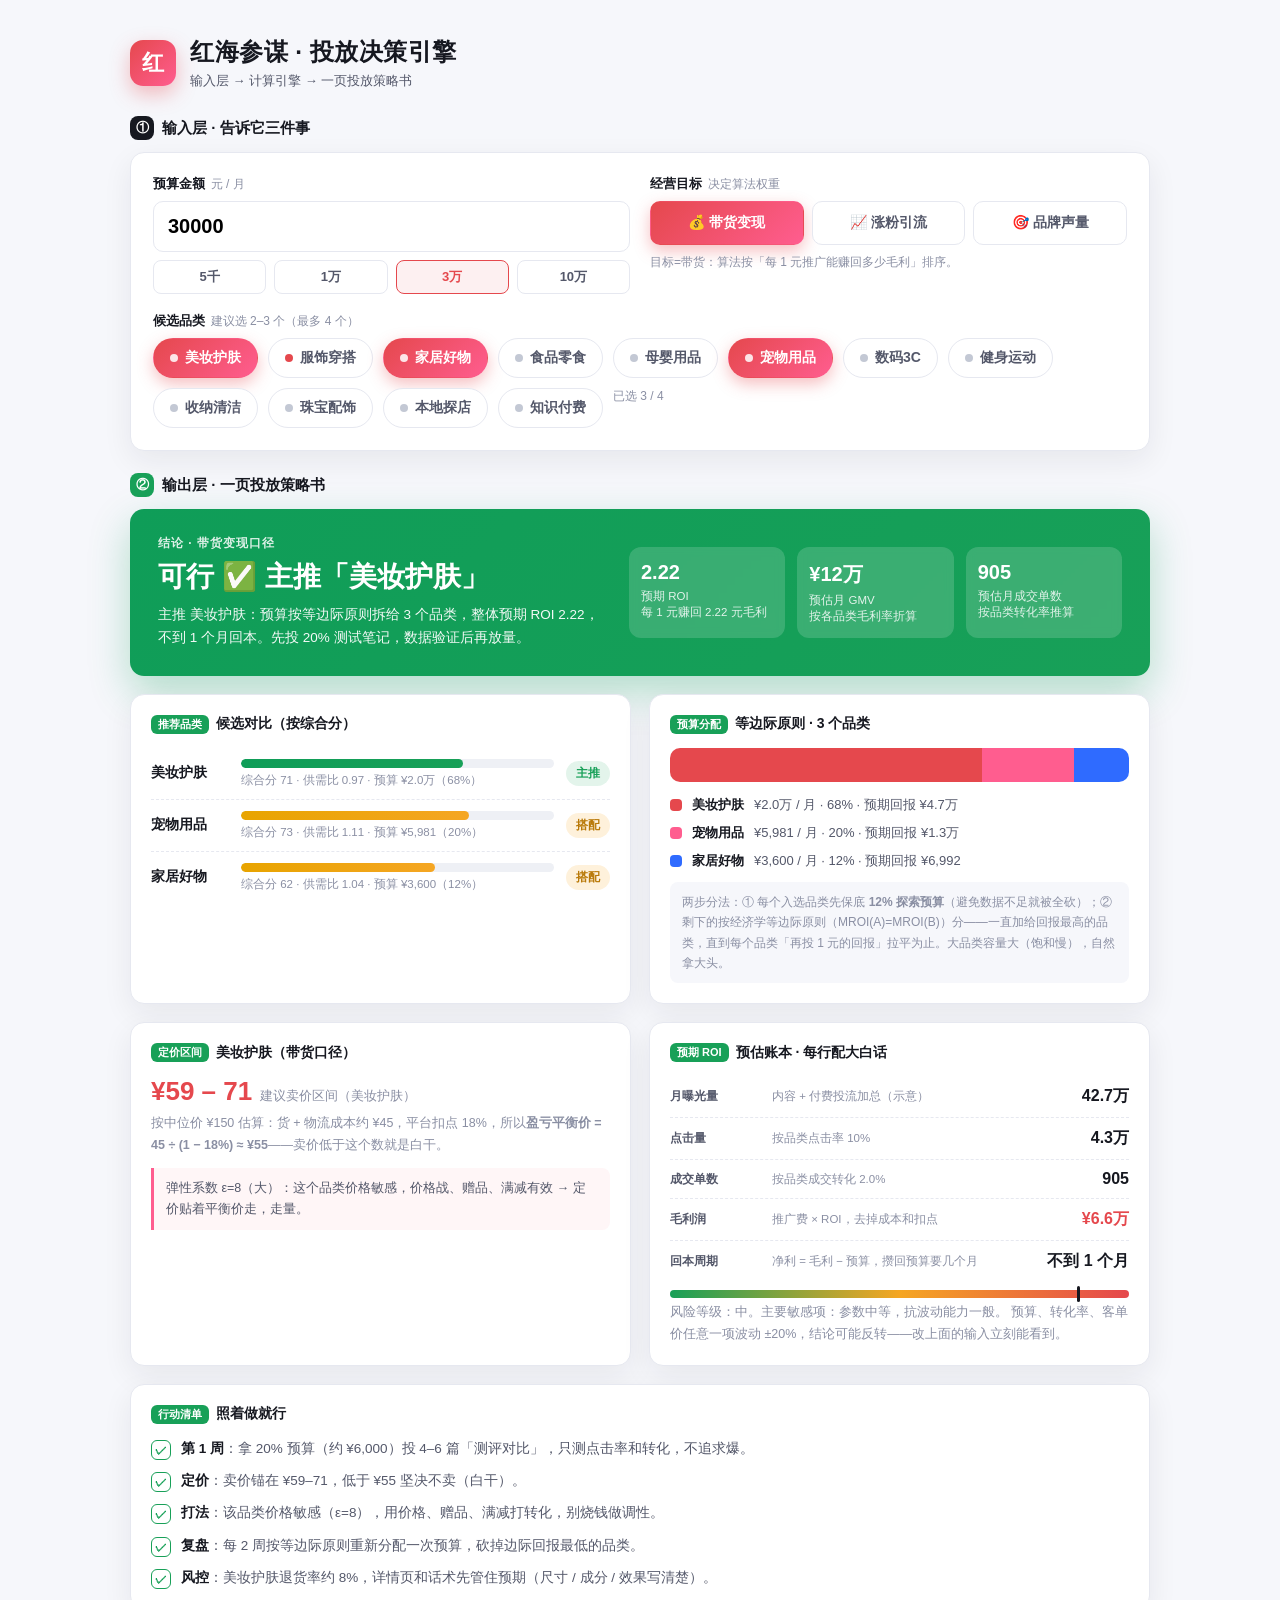
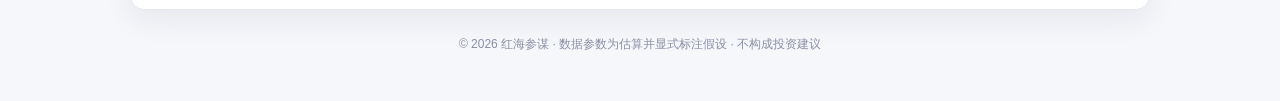
==== honghai.html @ a574b7f4 "Add 红海参谋 投放决策参谋 single-file page" ====
<!DOCTYPE html>
<html lang="zh-CN">
<head>
<meta charset="UTF-8" />
<meta name="viewport" content="width=device-width, initial-scale=1.0" />
<title>红海参谋 · 投放决策引擎</title>
<meta name="description" content="输入预算、目标、候选品类，输出一页投放策略书：推荐品类、定价区间、预算分配、预期 ROI、行动清单。" />
<style>
/* ===== 红海参谋 · 投放决策引擎 ===== */
:root {
  --bg: #f6f7fb;
  --card: #ffffff;
  --ink: #161820;
  --ink-2: #54586a;
  --ink-3: #8a8fa3;
  --line: #e6e8f0;
  --red: #e5484d;
  --pink: #ff5d8f;
  --green: #18a058;
  --gold: #f5a623;
  --blue: #2f6bff;
  --radius: 14px;
  --shadow: 0 10px 30px rgba(23,25,40,.07);
  --font: -apple-system, BlinkMacSystemFont, "PingFang SC", "Microsoft YaHei",
    "Segoe UI", Roboto, Helvetica, Arial, sans-serif;
}

* { box-sizing: border-box; margin: 0; padding: 0; }
body {
  font-family: var(--font); color: var(--ink); background: var(--bg);
  min-height: 100vh; -webkit-font-smoothing: antialiased;
}
.page { max-width: 1060px; margin: 0 auto; padding: 36px 20px 48px; }

/* ---- 头部 ---- */
.page-head { margin-bottom: 26px; }
.brand-row { display: flex; align-items: center; gap: 14px; }
.brand-mark {
  width: 46px; height: 46px; display: grid; place-items: center; flex: none;
  background: linear-gradient(135deg, var(--red), var(--pink));
  color: #fff; font-weight: 800; font-size: 22px;
  border-radius: 13px; box-shadow: 0 8px 20px rgba(229,72,77,.35);
}
.brand-txt h1 { font-size: 24px; font-weight: 800; letter-spacing: .5px; }
.brand-txt p { margin-top: 4px; color: var(--ink-2); font-size: 13px; }

/* ---- 分区 ---- */
.sec { margin-bottom: 22px; }
.sec-title {
  display: flex; align-items: center; gap: 8px;
  font-size: 15px; font-weight: 800; margin-bottom: 12px;
}
.sec-no {
  width: 24px; height: 24px; display: grid; place-items: center; flex: none;
  background: var(--ink); color: #fff; border-radius: 8px; font-size: 13px;
}
.sec-out .sec-no { background: var(--green); }

.card {
  background: var(--card); border: 1px solid var(--line);
  border-radius: var(--radius); box-shadow: var(--shadow); padding: 22px;
}

/* ---- 输入层 ---- */
.inp-row { display: grid; grid-template-columns: 1fr 1fr; gap: 20px; margin-bottom: 18px; }
.inp-field { display: flex; flex-direction: column; gap: 8px; }
.inp-field > label { font-size: 13px; font-weight: 800; }
.inp-field > label em { font-style: normal; color: var(--ink-3); font-weight: 400; font-size: 12px; margin-left: 2px; }

.inp-budget input {
  width: 100%; padding: 13px 14px;
  border: 1.5px solid var(--line); border-radius: 10px;
  font-size: 20px; font-weight: 800; font-family: inherit;
  font-variant-numeric: tabular-nums;
}
.inp-budget input:focus { outline: none; border-color: var(--red); box-shadow: 0 0 0 3px rgba(229,72,77,.12); }

.presets { display: flex; gap: 8px; }
.preset {
  flex: 1; border: 1px solid var(--line); background: #fff; border-radius: 8px;
  padding: 7px 0; font-size: 13px; font-weight: 700; font-family: inherit;
  color: var(--ink-2); cursor: pointer; transition: all .15s;
}
.preset:hover { border-color: var(--red); color: var(--red); }
.preset.on { background: rgba(229,72,77,.08); border-color: var(--red); color: var(--red); }

.seg { display: grid; grid-template-columns: repeat(3, 1fr); gap: 8px; }
.seg-btn {
  border: 1.5px solid var(--line); background: #fff; border-radius: 10px;
  padding: 12px 4px; font-size: 14px; font-weight: 700; font-family: inherit;
  color: var(--ink-2); cursor: pointer; transition: all .15s; white-space: nowrap;
}
.seg-btn:hover { border-color: var(--red); }
.seg-btn.on {
  background: linear-gradient(135deg, var(--red), var(--pink));
  border-color: transparent; color: #fff;
  box-shadow: 0 6px 16px rgba(229,72,77,.35);
}
.inp-note { font-size: 12px; color: var(--ink-3); line-height: 1.6; }

.chip-grid { display: flex; flex-wrap: wrap; gap: 10px; }
.chip {
  border: 1.5px solid var(--line); background: #fff; border-radius: 999px;
  padding: 10px 16px; font-size: 14px; font-weight: 700; font-family: inherit;
  color: var(--ink-2); cursor: pointer; transition: all .15s;
  display: inline-flex; align-items: center; gap: 7px;
}
.chip .dot { width: 8px; height: 8px; border-radius: 50%; background: #c3c8d4; flex: none; }
.chip[data-red="1"] .dot { background: var(--red); }
.chip:hover { border-color: var(--red); }
.chip.on {
  background: linear-gradient(135deg, var(--red), var(--pink));
  border-color: transparent; color: #fff;
  box-shadow: 0 6px 16px rgba(229,72,77,.35);
}
.chip.on .dot { background: rgba(255,255,255,.85); }
.chip-count { font-size: 12px; color: var(--ink-3); }

* ---- 输出层 ---- */
.out-empty {
  background: #fff; border: 1.5px dashed var(--line); border-radius: var(--radius);
  padding: 40px 20px; text-align: center; color: var(--ink-3); font-size: 14px;
}

.out-verdict {
  border-radius: var(--radius); padding: 26px 28px; color: #fff;
  background: linear-gradient(135deg, #d63a3f, #ff5d8f);
  box-shadow: 0 16px 40px rgba(224,72,80,.35);
  display: flex; flex-wrap: wrap; gap: 18px; align-items: center;
}
.out-verdict.v-ok { background: linear-gradient(135deg, #0f9d58, #18a058); box-shadow: 0 16px 40px rgba(18,160,88,.3); }
.out-verdict.v-mid { background: linear-gradient(135deg, #e8a400, #f5a623); color: #3a2500; box-shadow: 0 16px 40px rgba(245,166,35,.3); }
.v-main { flex: 1 1 300px; min-width: 240px; }
.v-kicker { font-size: 12px; opacity: .85; font-weight: 700; letter-spacing: 1px; }
.v-head { font-size: 28px; font-weight: 800; margin: 6px 0 8px; }
.v-why { font-size: 13.5px; line-height: 1.7; opacity: .95; }
.v-stats { display: flex; gap: 12px; flex: 1 1 340px; }
.v-stat {
  flex: 1; background: rgba(255,255,255,.16); backdrop-filter: blur(4px);
  border-radius: 12px; padding: 14px 12px; min-width: 96px;
}
.v-stat .n { font-size: 20px; font-weight: 800; font-variant-numeric: tabular-nums; }
.v-stat .l { font-size: 11.5px; opacity: .85; margin-top: 4px; line-height: 1.4; }

.out-grid { display: grid; grid-template-columns: 1fr 1fr; gap: 18px; margin-top: 18px; }
.out-card {
  background: var(--card); border: 1px solid var(--line);
  border-radius: var(--radius); box-shadow: var(--shadow); padding: 20px;
}
.out-card h3 {
  font-size: 14px; font-weight: 800; margin-bottom: 14px;
  display: flex; align-items: center; gap: 7px;
}
.out-card h3 .tagmini {
  font-size: 11px; color: #fff; background: var(--green); border-radius: 6px; padding: 2px 7px;
}
.out-card.wide { grid-column: 1 / -1; }

/* 品类对比行 */
.cmp-row {
  display: flex; align-items: center; gap: 12px;
  padding: 11px 0; border-bottom: 1px dashed var(--line);
}
.cmp-row:last-child { border-bottom: none; }
.cmp-name { width: 78px; flex: none; font-weight: 800; font-size: 14px; }
.cmp-bar-wrap { flex: 1; display: flex; flex-direction: column; gap: 5px; min-width: 0; }
.cmp-bar { height: 9px; border-radius: 99px; background: #eef0f5; overflow: hidden; }
.cmp-bar i { display: block; height: 100%; border-radius: 99px; background: linear-gradient(90deg, var(--red), var(--pink)); }
.cmp-bar i.g { background: linear-gradient(90deg, #0f9d58, #18a058); }
.cmp-bar i.m { background: linear-gradient(90deg, #e8a400, #f5a623); }
.cmp-sub { font-size: 11.5px; color: var(--ink-3); }
.cmp-tag { flex: none; font-size: 12px; font-weight: 800; padding: 4px 10px; border-radius: 999px; }
.cmp-tag.g { color: var(--green); background: rgba(24,160,88,.12); }
.cmp-tag.m { color: #b97908; background: rgba(245,166,35,.16); }
.cmp-tag.r { color: var(--red); background: rgba(229,72,77,.12); }

/* 预算分配 */
.alloc-stack { display: flex; height: 34px; border-radius: 10px; overflow: hidden; margin-bottom: 14px; }
.alloc-stack i { height: 100%; transition: width .3s; }
.alloc-legend { display: flex; flex-direction: column; gap: 10px; }
.alloc-row { display: flex; align-items: center; gap: 10px; font-size: 13px; }
.alloc-swatch { width: 12px; height: 12px; border-radius: 4px; flex: none; }
.alloc-row b { font-weight: 800; }
.alloc-row .amtc { color: var(--ink-2); font-variant-numeric: tabular-nums; }
.alloc-why { margin-top: 12px; font-size: 12px; color: var(--ink-3); line-height: 1.7; background: #f6f7fb; border-radius: 8px; padding: 10px 12px; }

/* 定价 / 转化 */
.price-box { display: flex; align-items: baseline; gap: 8px; margin-bottom: 6px; }
.price-box .p { font-size: 26px; font-weight: 800; color: var(--red); font-variant-numeric: tabular-nums; }
.price-box .p-behind { font-size: 13px; color: var(--ink-3); }
.plain { font-size: 12.5px; color: var(--ink-3); line-height: 1.7; }
.kv { display: flex; justify-content: space-between; gap: 10px; padding: 8px 0; border-bottom: 1px dashed var(--line); font-size: 13.5px; }
.kv:last-child { border-bottom: none; }
.kv .k { color: var(--ink-2); }
.kv .v { font-weight: 800; font-variant-numeric: tabular-nums; }
.kv .v em { font-style: normal; font-weight: 400; color: var(--ink-3); font-size: 11.5px; margin-left: 4px; }
.epsilon {
  margin-top: 12px; border-left: 3px solid var(--pink); background: #fff6f7;
  padding: 10px 12px; border-radius: 0 8px 8px 0; font-size: 12.5px; line-height: 1.7; color: var(--ink-2);
}
.epsilon b { color: var(--red); }

/* 账本 */
.funnel { display: flex; flex-direction: column; gap: 0; }
.fstep { display: grid; grid-template-columns: 92px 1fr auto; gap: 10px; align-items: center; padding: 10px 0; border-bottom: 1px dashed var(--line); }
.fstep:last-child { border-bottom: none; }
.fstep .fn { font-size: 12px; font-weight: 700; color: var(--ink-2); }
.fstep .fd { font-size: 11.5px; color: var(--ink-3); line-height: 1.5; }
.fstep .fv { font-size: 16px; font-weight: 800; font-variant-numeric: tabular-nums; white-space: nowrap; }
.fstep.hl .fv { color: var(--red); }

/* 行动清单 */
.todo { list-style: none; display: grid; gap: 10px; }
.todo li {
  display: flex; gap: 10px; font-size: 13.5px; line-height: 1.65; color: var(--ink-2);
}
.todo .ck {
  width: 20px; height: 20px; flex: none; margin-top: 2px;
  border: 1.5px solid var(--green); border-radius: 6px;
  display: grid; place-items: center; color: var(--green); font-weight: 800; font-size: 12px;
}
.todo b { color: var(--ink); }

/* 敏感性 */
.sens-bar { height: 8px; border-radius: 99px; background: linear-gradient(90deg, #18a058, #f5a623, #e5484d); margin: 8px 0 4px; position: relative; }
.sens-bar .pin { position: absolute; top: -4px; width: 3px; height: 16px; background: var(--ink); border-radius: 2px; }

.page-foot { margin-top: 26px; text-align: center; font-size: 12px; color: var(--ink-3); }

/* ---- 响应式 ---- */
@media (max-width: 860px) {
  .inp-row { grid-template-columns: 1fr; }
  .out-grid { grid-template-columns: 1fr; }
  .v-stats { flex-wrap: wrap; }
  .brand-txt h1 { font-size: 20px; }
}
@media (max-width: 520px) {
  .seg { grid-template-columns: 1fr; }
  .v-head { font-size: 22px; }
  .fstep { grid-template-columns: 78px 1fr auto; }
}
</style>
</head>
<body>

<main class="page">
  <header class="page-head">
    <div class="brand-row">
      <div class="brand-mark">红</div>
      <div class="brand-txt">
        <h1>红海参谋 · 投放决策引擎</h1>
        <p>输入层 → 计算引擎 → 一页投放策略书</p>
      </div>
    </div>
  </header>

  <!-- ① 输入层 -->
  <section class="sec sec-input">
    <div class="sec-title"><span class="sec-no">①</span> 输入层 · 告诉它三件事</div>
    <div class="card">

      <div class="inp-row">
        <div class="inp-field inp-budget">
          <label>预算金额 <em>元 / 月</em></label>
          <input type="number" id="f_budget" min="1000" step="1000" value="30000" inputmode="numeric" />
          <div class="presets">
            <button type="button" class="preset" data-v="5000">5千</button>
            <button type="button" class="preset" data-v="10000">1万</button>
            <button type="button" class="preset on" data-v="30000">3万</button>
            <button type="button" class="preset" data-v="100000">10万</button>
          </div>
        </div>

        <div class="inp-field">
          <label>经营目标 <em>决定算法权重</em></label>
          <div class="seg" id="goalSeg">
            <button type="button" class="seg-btn on" data-goal="sell">💰 带货变现</button>
            <button type="button" class="seg-btn" data-goal="fans">📈 涨粉引流</button>
            <button type="button" class="seg-btn" data-goal="brand">🎯 品牌声量</button>
          </div>
          <p class="inp-note" id="goalNote">目标=带货：算法按「每 1 元推广能赚回多少毛利」排序。</p>
        </div>
      </div>

      <div class="inp-field">
        <label>候选品类 <em>建议选 2–3 个（最多 4 个）</em></label>
        <div class="chip-grid" id="catGrid"></div>
      </div>

    </div>
  </section>

  <!-- ③ 输出层 -->
  <section class="sec sec-out">
    <div class="sec-title"><span class="sec-no">②</span> 输出层 · 一页投放策略书</div>
    <div id="output"></div>
  </section>

  <footer class="page-foot">
    © 2026 红海参谋 · 数据参数为估算并显式标注假设 · 不构成投资建议
  </footer>
</main>

<script>
/* ===== 红海参谋 · 计算引擎 =====
 * 内置品类数据库（12 类，示意估算值，均已显式标注）
 * 算法：需求弹性 / 盈亏平衡定价 / 等边际预算分配（边际收益递减）/ ROI 回本预测
 */
(function () {
  'use strict';

  /* ---------- 品类数据库（示意估算值） ---------- */
  var DB = [
    // q = 基准投放边际回报（每 1 元推广费的毛利，示意）；cap = 品类投放容量（月，示意）
    { name: '美妆护肤', heat: 9.5, comp: 9.8, sat: 9.5, q: 2.2, cap: 120000, price: 150, margin: 0.60, costRatio: 0.30, fee: 0.18, ctr: 0.10, cvr: 0.020, er: 0.045, follow: 0.006, sens: 8, ret: 0.08, form: '测评对比、前后对比图、成分党长文', fits: { sell: 9, fans: 7, brand: 9 } },
    { name: '服饰穿搭', heat: 9.0, comp: 9.6, sat: 9.2, q: 1.8, cap: 100000, price: 150, margin: 0.55, costRatio: 0.38, fee: 0.12, ctr: 0.09, cvr: 0.018, er: 0.050, follow: 0.008, sens: 9, ret: 0.18, form: '穿搭合集、一衣多穿、身材适配指南', fits: { sell: 8, fans: 9, brand: 8 } },
    { name: '家居好物', heat: 8.5, comp: 8.2, sat: 8.4, q: 2.0, cap: 60000, price: 100, margin: 0.50, costRatio: 0.45, fee: 0.10, ctr: 0.08, cvr: 0.025, er: 0.040, follow: 0.005, sens: 6, ret: 0.05, form: '场景改造、好物清单、租房神器', fits: { sell: 8, fans: 7, brand: 6 } },
    { name: '食品零食', heat: 8.8, comp: 8.5, sat: 8.6, q: 2.4, cap: 80000, price: 50, margin: 0.45, costRatio: 0.50, fee: 0.08, ctr: 0.09, cvr: 0.035, er: 0.050, follow: 0.005, sens: 7, ret: 0.03, form: '试吃测评、办公室零食、囤货清单', fits: { sell: 9, fans: 6, brand: 6 } },
    { name: '母婴用品', heat: 7.5, comp: 7.8, sat: 7.6, q: 2.1, cap: 50000, price: 150, margin: 0.48, costRatio: 0.47, fee: 0.10, ctr: 0.08, cvr: 0.030, er: 0.040, follow: 0.005, sens: 5, ret: 0.06, form: '真实使用记录、月龄清单、避坑指南', fits: { sell: 8, fans: 6, brand: 7 } },
    { name: '宠物用品', heat: 8.2, comp: 7.4, sat: 7.8, q: 2.3, cap: 40000, price: 100, margin: 0.52, costRatio: 0.42, fee: 0.10, ctr: 0.09, cvr: 0.028, er: 0.055, follow: 0.009, sens: 6, ret: 0.04, form: '萌宠日常、好物开箱、养宠攻略', fits: { sell: 8, fans: 9, brand: 7 } },
    { name: '数码3C',   heat: 7.0, comp: 7.2, sat: 7.0, q: 1.5, cap: 40000, price: 800, margin: 0.20, costRatio: 0.72, fee: 0.06, ctr: 0.06, cvr: 0.015, er: 0.030, follow: 0.004, sens: 4, ret: 0.04, form: '硬核测评、对比横评、使用教程', fits: { sell: 6, fans: 7, brand: 8 } },
    { name: '健身运动', heat: 7.8, comp: 7.5, sat: 7.7, q: 1.9, cap: 30000, price: 200, margin: 0.50, costRatio: 0.44, fee: 0.10, ctr: 0.07, cvr: 0.022, er: 0.045, follow: 0.007, sens: 5, ret: 0.07, form: '跟练教程、器械测评、身材记录', fits: { sell: 7, fans: 8, brand: 7 } },
    { name: '收纳清洁', heat: 7.0, comp: 7.0, sat: 7.2, q: 1.7, cap: 25000, price: 60, margin: 0.45, costRatio: 0.50, fee: 0.10, ctr: 0.07, cvr: 0.030, er: 0.040, follow: 0.004, sens: 7, ret: 0.03, form: 'Before/After、收纳动线、清单合集', fits: { sell: 8, fans: 5, brand: 4 } },
    { name: '珠宝配饰', heat: 6.5, comp: 6.8, sat: 6.6, q: 1.6, cap: 30000, price: 400, margin: 0.65, costRatio: 0.28, fee: 0.10, ctr: 0.06, cvr: 0.012, er: 0.035, follow: 0.005, sens: 3, ret: 0.05, form: '上身效果、工艺科普、礼物清单', fits: { sell: 6, fans: 6, brand: 9 } },
    { name: '本地探店', heat: 8.6, comp: 8.0, sat: 8.2, q: 2.0, cap: 20000, price: 200, margin: 0.70, costRatio: 0.24, fee: 0.05, ctr: 0.10, cvr: 0.040, er: 0.060, follow: 0.008, sens: 6, ret: 0.02, form: '探店vlog、避雷清单、城市攻略', fits: { sell: 7, fans: 8, brand: 8 } },
    { name: '知识付费', heat: 7.2, comp: 6.5, sat: 6.8, q: 2.8, cap: 15000, price: 300, margin: 0.85, costRatio: 0.12, fee: 0.06, ctr: 0.05, cvr: 0.008, er: 0.030, follow: 0.006, sens: 2, ret: 0.01, form: '干货长文、案例拆解、免费资料引流', fits: { sell: 7, fans: 8, brand: 6 } }
  ];

  var GOAL_NOTE = {
    sell: '目标=带货：算法按「每 1 元推广费能赚回多少毛利」给品类排序和分预算。',
    fans: '目标=引流：算法按「每 1 元推广费能带来多少有效粉丝」排序（每粉估值 ¥2.2，示意）。',
    brand: '目标=品牌：算法按「每 1 元推广费能买到多少有效声量」排序（千次曝光估值 ¥20，示意）。'
  };
  var ALLOC_COLORS = ['#e5484d', '#ff5d8f', '#2f6bff', '#18a058'];

  /* ---------- 状态 ---------- */
  var state = { budget: 30000, goal: 'sell', cats: ['美妆护肤', '家居好物', '宠物用品'] };

  /* ---------- 工具 ---------- */
  function $(id) { return document.getElementById(id); }
  function clamp(x, lo, hi) { return Math.max(lo, Math.min(hi, x)); }
  function fmtWan(x) {
    if (!isFinite(x)) return '—';
    if (Math.abs(x) >= 100000000) return (x / 100000000).toFixed(2) + '亿';
    if (Math.abs(x) >= 10000) return (x / 10000).toFixed(x >= 100000 ? 0 : 1) + '万';
    return Math.round(x).toLocaleString();
  }
  function fmtNum(x) {
    if (!isFinite(x)) return '—';
    if (x >= 10000) return (x / 10000).toFixed(1) + '万';
    return Math.round(x).toLocaleString();
  }
  function esc(s) { return String(s).replace(/&/g, '&amp;').replace(/</g, '&lt;').replace(/>/g, '&gt;'); }

  /* ---------- 计算引擎 ---------- */
  function byName(n) { for (var i = 0; i < DB.length; i++) if (DB[i].name === n) return DB[i]; return null; }

  // 按目标调整后的边际回报 q
  function goalQ(cat, goal) {
    var fit = goal === 'sell' ? cat.fits.sell : goal === 'fans' ? cat.fits.fans : cat.fits.brand;
    var mult = goal === 'sell' ? 1 : goal === 'fans' ? 0.9 : 0.8;
    return cat.q * mult * (fit / 8);
  }

  // 等边际分配：解 MROI_i(b_i) = q_i / (1 + b_i/cap_i) = λ，Σb_i = budget
  // 每个入选品类先保底 12%「探索预算」（避免数据不足就全砍），其余按等边际原则分
  // 回报积分：value_i = cap_i · q_i · ln(1 + b_i/cap_i)
  function allocate(list, budget) {
    var qs = list.map(function (c) { return goalQ(c, state.goal); });
    var caps = list.map(function (c) { return c.cap; });
    var n = list.length;
    if (n === 0) return { rows: [], lambda: 0 };
    var floor = n > 1 ? budget * 0.12 : 0;   // 探索保底
    var rest = budget - floor * n;           // 等边际待分部分
    var bs = list.map(function () { return floor; });
    if (n === 1 || rest <= 0) {
      bs = list.map(function () { return budget / n; });
    } else {
      var qmax = Math.max.apply(null, qs);
      var lo = 1e-9, hi = qmax * 1.000001;
      for (var it = 0; it < 80; it++) {
        var lam = (lo + hi) / 2, s = 0;
        for (var i = 0; i < n; i++) s += Math.max(0, caps[i] * (qs[i] / lam - 1));
        if (s > rest) lo = lam; else hi = lam;
      }
      var lamF = (lo + hi) / 2;
      var extras = qs.map(function (q, i) { return Math.max(0, caps[i] * (q / lamF - 1)); });
      var sum = extras.reduce(function (a, b) { return a + b; }, 0);
      if (sum > 0) {
        var k = rest / sum;
        extras = extras.map(function (x) { return x * k; });
      } else { extras[0] = rest; }
      bs = bs.map(function (b, i) { return b + extras[i]; });
    }
    var rows = list.map(function (c, i) {
      var b = bs[i], q = qs[i];
      var value = c.cap * q * Math.log(1 + b / c.cap);
      return { cat: c, q: q, b: b, value: value };
    }).filter(function (r) { return r.b > 0.5; });
    var lam_ = 0;
    rows.forEach(function (r) { lam_ = Math.max(lam_, r.q / (1 + r.b / r.cat.cap)); });
    return { rows: rows, lambda: lam_ };
  }

  function compute() {
    var budget = Math.max(100, parseFloat($('f_budget').value) || 0);
    var goal = state.goal;
    var list = state.cats.map(byName).filter(Boolean);
    if (!list.length || budget < 100) return null;

    var alloc = allocate(list, budget);
    var rows = alloc.rows;
    var totalValue = rows.reduce(function (a, r) { return a + r.value; }, 0);
    var totalB = rows.reduce(function (a, r) { return a + r.b; }, 0);
    var roi = totalB > 0 ? totalValue / totalB : 0;

    // 每个品类综合评分（0-100，示意）
    rows.forEach(function (r) {
      var SR = r.cat.heat / r.cat.comp;
      var srScore = clamp((SR - 0.85) * 2.22, 0, 1) * 100;
      var goal = state.goal;
      var fit = goal === 'sell' ? r.cat.fits.sell : goal === 'fans' ? r.cat.fits.fans : r.cat.fits.brand;
      var fitScore = fit * 10;
      var qScore = clamp((r.q - 1.2) / 1.4, 0, 1) * 100;
      r.score = Math.round(0.3 * srScore + 0.3 * qScore + 0.4 * fitScore);
      r.SR = SR;
      r.fit = fit;
    });
    rows.sort(function (a, b) { return b.b - a.b; });
    // 主推 = 分到预算最多的品类（和分配结果一致，避免口径打架）
    var top = rows[0];

    // 目标口径的产出
    var out = { goal: state.goal, budget: budget, rows: rows, top: top, roi: roi, lambda: alloc.lambda };
    if (goal === 'sell') {
      out.gmv = rows.reduce(function (a, r) { return a + r.value / r.cat.margin; }, 0);
      out.orders = rows.reduce(function (a, r) { return a + (r.value / r.cat.margin) / r.cat.price; }, 0);
      out.expo = rows.reduce(function (a, r) {
        var orders = (r.value / r.cat.margin) / r.cat.price;
        return a + orders / (r.cat.cvr * r.cat.ctr);
      }, 0);
    } else if (goal === 'fans') {
      out.fans = totalValue / 2.2;
      out.expo = rows.reduce(function (a, r) { return a + (r.value / 2.2) / r.cat.follow; }, 0);
    } else {
      out.expo = totalValue / 0.02;
      out.eng = out.expo * (top.cat.er);
    }
    // 回本周期（带货口径）
    if (goal === 'sell' && roi > 1.05) {
      var months = 1 / (roi - 1);
      out.payback = months <= 12 ? (months < 1 ? '不到 1 个月' : '约 ' + (Math.round(months * 10) / 10) + ' 个月') : '超过 12 个月';
    } else if (goal === 'sell') {
      out.payback = roi > 0.95 ? '勉强打平，不赚不赔' : '回不了本';
    } else {
      out.payback = goal === 'fans'
        ? '涨粉 ' + fmtNum(out.fans) + ' / 月（按每粉 ¥2.2 折算价值）'
        : '获得 ' + fmtNum(out.expo) + ' 曝光 / 月（按千次 ¥20 折算价值）';
    }
    // 风险等级
    var risk = 0;
    rows.forEach(function (r) { risk += r.cat.comp * 3 + r.cat.sat * 3 + r.cat.ret * 40 * (r.b / totalB); });
    risk = risk / rows.length + (1 - top.cat.margin) * 12;
    out.risk = risk >= 70 ? '高' : risk >= 50 ? '中' : '低';
    // 定价（带货 & 主推品类）
    if (goal === 'sell') {
      var c = top.cat;
      var cost = c.price * c.costRatio;
      var bep = cost / (1 - c.fee);
      out.pricing = {
        cat: c, cost: cost, bep: bep,
        lo: bep * (c.sens >= 7 ? 1.08 : 1.15),
        hi: bep * (c.sens >= 7 ? 1.30 : 1.45)
      };
    }
    return out;
  }

  /* ---------- 渲染 ---------- */
  function vClass(roi, goal) {
    if (goal !== 'sell') return roi >= 0.7 ? 'v-ok' : 'v-mid';
    if (roi >= 1.3) return 'v-ok';
    if (roi >= 1.0) return 'v-mid';
    return '';
  }
  function verdictText(o) {
    var t = o.top.cat.name;
    if (o.goal === 'sell') {
      if (o.roi >= 1.3) return '主推 ' + t + '：预算按等边际原则拆给 ' + o.rows.length + ' 个品类，整体预期 ROI ' + o.roi.toFixed(2) + '，' + o.payback + '回本。先投 20% 测试笔记，数据验证后再放量。';
      if (o.roi >= 1.0) return '能做但很紧：预期 ROI 仅 ' + o.roi.toFixed(2) + '（' + o.payback + '）。建议先砍到 2 个品类、用自然流量测内容，ROI 跑过 1.3 再加预算。';
      return '按当前参数别投：整体预期 ROI 只有 ' + o.roi.toFixed(2) + '（' + o.payback + '）。换候选品类、提高客单价或降低获客成本后再来算一次。';
    }
    if (o.goal === 'fans') return '主攻 ' + t + '：预计月涨粉 ' + fmtNum(o.fans) + '，涨粉成本约 ¥' + (2.2).toFixed(1) + '/粉（示意估值）。内容形式优先 ' + t + ' 的 ' + o.top.cat.form.split('、')[0] + '。';
    return '主攻 ' + t + '：预计月曝光 ' + fmtNum(o.expo) + '，有效声量成本约 ¥20/千次曝光（示意估值）。品牌词卡位建议同步做搜索笔记。';
  }
  function headText(o) {
    if (o.goal === 'sell') return o.roi >= 1.3 ? '可行 ✅ 主推「' + o.top.cat.name + '」' : o.roi >= 1.0 ? '谨慎 ⚠️ 勉强能做' : '不可行 ✋ 别投';
    return o.roi >= 0.7 ? '可行 ✅ 主攻「' + o.top.cat.name + '」' : '谨慎 ⚠️ 效率偏低';
  }
  function renderVerdict(o) {
    var s1, s2, s3;
    if (o.goal === 'sell') {
      s1 = { n: o.roi.toFixed(2), l: '预期 ROI<br>每 1 元赚回 ' + o.roi.toFixed(2) + ' 元毛利' };
      s2 = { n: '¥' + fmtWan(o.gmv), l: '预估月 GMV<br>按各品类毛利率折算' };
      s3 = { n: fmtNum(o.orders), l: '预估月成交单数<br>按品类转化率推算' };
    } else if (o.goal === 'fans') {
      s1 = { n: fmtNum(o.fans), l: '预估月涨粉<br>按品类关注转化率' };
      s2 = { n: '¥2.2/粉', l: '单粉成本<br>示意估值' };
      s3 = { n: fmtNum(o.expo), l: '预估月曝光<br>涨粉的上游流量' };
    } else {
      s1 = { n: fmtNum(o.expo), l: '预估月曝光<br>声量的基本盘' };
      s2 = { n: '¥20/千次', l: '千次曝光成本<br>示意估值' };
      s3 = { n: o.risk, l: '声量波动风险<br>高=内容易沉' };
    }
    return '<div class="out-verdict ' + vClass(o.roi, o.goal) + '">' +
      '<div class="v-main">' +
      '<div class="v-kicker">结论 · ' + (o.goal === 'sell' ? '带货变现' : o.goal === 'fans' ? '涨粉引流' : '品牌声量') + '口径</div>' +
      '<div class="v-head">' + esc(headText(o)) + '</div>' +
      '<div class="v-why">' + esc(verdictText(o)) + '</div>' +
      '</div><div class="v-stats">' +
      [s1, s2, s3].map(function (s) {
        return '<div class="v-stat"><div class="n">' + s.n + '</div><div class="l">' + s.l + '</div></div>';
      }).join('') +
      '</div></div>';
  }
  function renderCompare(o) {
    return o.rows.map(function (r, i) {
      var cls = i === 0 ? 'g' : r.score >= 55 ? 'm' : 'r';
      var tag = i === 0 ? '主推' : r.score >= 55 ? '搭配' : '不建议重仓';
      return '<div class="cmp-row">' +
        '<div class="cmp-name">' + esc(r.cat.name) + '</div>' +
        '<div class="cmp-bar-wrap"><div class="cmp-bar"><i class="' + cls + '" style="width:' + clamp(r.score, 4, 100) + '%"></i></div>' +
        '<div class="cmp-sub">综合分 ' + r.score + ' · 供需比 ' + r.SR.toFixed(2) + ' · 预算 ¥' + fmtWan(r.b) + '（' + Math.round(r.b / o.budget * 100) + '%）</div></div>' +
        '<div class="cmp-tag ' + cls + '">' + tag + '</div></div>';
    }).join('');
  }
  function renderAlloc(o) {
    var stack = o.rows.map(function (r, i) {
      return '<i style="width:' + (r.b / o.budget * 100) + '%;background:' + ALLOC_COLORS[i % 4] + '" title="' + esc(r.cat.name) + '"></i>';
    }).join('');
    var legend = o.rows.map(function (r, i) {
      return '<div class="alloc-row">' +
        '<span class="alloc-swatch" style="background:' + ALLOC_COLORS[i % 4] + '"></span>' +
        '<b>' + esc(r.cat.name) + '</b><span class="amtc">¥' + fmtWan(r.b) + ' / 月 · ' + Math.round(r.b / o.budget * 100) + '% · 预期回报 ¥' + fmtWan(r.value) + '</span></div>';
    }).join('');
    return '<div class="alloc-stack">' + stack + '</div>' +
      '<div class="alloc-legend">' + legend + '</div>' +
      '<div class="alloc-why">两步分法：① 每个入选品类先保底 <b>12% 探索预算</b>（避免数据不足就被全砍）；② 剩下的按经济学等边际原则（MROI(A)=MROI(B)）分——一直加给回报最高的品类，直到每个品类「再投 1 元的回报」拉平为止。大品类容量大（饱和慢），自然拿大头。</div>';
  }
  function renderPricing(o) {
    var p = o.pricing, c = p.cat;
    var sensTip = c.sens >= 7
      ? '弹性系数 ε=' + c.sens + '（大）：这个品类价格敏感，价格战、赠品、满减有效 → 定价贴着平衡价走，走量。'
      : c.sens >= 4
        ? '弹性系数 ε=' + c.sens + '（中）：性价比和差异化内容并行，定价取中间档。'
        : '弹性系数 ε=' + c.sens + '（小）：用户不差钱、差信任 → 别拼价格，拼内容、专业度和信任，定价可以到区间上限。';
    return '<div class="price-box"><span class="p">¥' + (Math.round(p.lo)) + ' – ' + (Math.round(p.hi)) + '</span><span class="p-behind">建议卖价区间（' + c.name + '）</span></div>' +
      '<div class="plain">按中位价 ¥' + c.price + ' 估算：货 + 物流成本约 ¥' + Math.round(p.cost) + '，平台扣点 ' + Math.round(c.fee * 100) + '%，所以<b>盈亏平衡价 = ' + Math.round(p.cost) + ' ÷ (1 − ' + Math.round(c.fee * 100) + '%) ≈ ¥' + Math.round(p.bep) + '</b>——卖价低于这个数就是白干。</div>' +
      '<div class="epsilon">' + sensTip + '</div>';
  }
  function renderBenchmark(o) {
    var rows = [];
    if (o.goal === 'fans') {
      rows.push(['预估月涨粉', fmtNum(o.fans), '按品类关注转化率推算']);
      rows.push(['单粉成本', '¥' + (o.budget / Math.max(1, o.fans)).toFixed(1), '示意优秀线：低于 ¥3/粉算优秀']);
      rows.push(['总涨粉价值', '¥' + fmtWan(o.fans * 2.2), '每粉按 ¥2.2 折算（示意）']);
    } else {
      rows.push(['预估月曝光', fmtNum(o.expo), '内容 + 付费投流加总（示意）']);
      rows.push(['千次曝光成本', '¥' + (o.budget / Math.max(1, o.expo) * 1000).toFixed(0), '行业区间 ¥15–35（示意）']);
      rows.push(['总声量价值', '¥' + fmtWan(o.expo * 0.02), '按千次 ¥20 折算（示意）']);
    }
    rows.push(['测试期预算', '¥' + fmtWan(o.budget * 0.2) + '（20%）', '先测内容再放量，别一把梭']);
    return rows.map(function (r) {
      return '<div class="kv"><span class="k">' + r[0] + '</span><span class="v">' + r[1] + '<em>' + r[2] + '</em></span></div>';
    }).join('');
  }
  function renderFunnel(o) {
    var rows = [];
    if (o.goal === 'sell') {
      rows.push(['月曝光量', fmtNum(o.expo), '内容 + 付费投流加总（示意）']);
      rows.push(['点击量', fmtNum(o.expo * o.top.cat.ctr), '按品类点击率 ' + (o.top.cat.ctr * 100).toFixed(0) + '%']);
      rows.push(['成交单数', fmtNum(o.orders), '按品类成交转化 ' + (o.top.cat.cvr * 100).toFixed(1) + '%']);
      rows.push(['毛利润', '¥' + fmtWan(o.rows.reduce(function (a, r) { return a + r.value; }, 0)), '推广费 × ROI，去掉成本和扣点', true]);
      rows.push(['回本周期', esc(o.payback), '净利 = 毛利 − 预算，攒回预算要几个月']);
    } else if (o.goal === 'fans') {
      rows.push(['月曝光量', fmtNum(o.expo), '内容 + 付费投流加总（示意）']);
      rows.push(['月涨粉', fmtNum(o.fans), '按品类关注转化率 ' + (o.top.cat.follow * 100).toFixed(1) + '%']);
      rows.push(['涨粉成本', '¥2.2/粉', '示意估值：低于 3 元算优秀']);
      rows.push(['粉丝价值折算', '¥' + fmtWan(o.fans * 2.2), '每粉按 ¥2.2 折算（示意）', true]);
    } else {
      rows.push(['月曝光量', fmtNum(o.expo), '内容 + 付费投流加总（示意）']);
      rows.push(['月互动量', fmtNum(o.eng || o.expo * 0.045), '按品类互动率推算']);
      rows.push(['千次曝光成本', '¥20', '示意估值：信息流普遍 ¥15–35']);
      rows.push(['声量价值折算', '¥' + fmtWan(o.expo * 0.02), '按千次 ¥20 折算（示意）', true]);
    }
    return '<div class="funnel">' + rows.map(function (r) {
      return '<div class="fstep' + (r[3] ? ' hl' : '') + '"><span class="fn">' + r[0] + '</span><span class="fd">' + r[2] + '</span><span class="fv">' + r[1] + '</span></div>';
    }).join('') + '</div>';
  }
  function renderTodo(o) {
    var top = o.top.cat;
    var items = [];
    items.push('<b>第 1 周</b>：拿 20% 预算（约 ¥' + fmtWan(o.budget * 0.2) + '）投 4–6 篇「' + esc(top.form.split('、')[0]) + '」，只测点击率和转化，不追求爆。');
    if (o.goal === 'sell') {
      var p = o.pricing;
      items.push('<b>定价</b>：卖价锚在 ¥' + Math.round(p.lo) + '–' + Math.round(p.hi) + '，低于 ¥' + Math.round(p.bep) + ' 坚决不卖（白干）。');
      items.push(top.sens >= 7
        ? '<b>打法</b>：该品类价格敏感（ε=' + top.sens + '），用价格、赠品、满减打转化，别烧钱做调性。'
        : '<b>打法</b>：该品类价格不敏感（ε=' + top.sens + '），把钱花在内容差异化和专业感上，定价取上限。');
    } else if (o.goal === 'fans') {
      items.push('<b>承接</b>：主页 3 件套（头像 / 昵称 / 简介）先改好，置顶 1 篇转化笔记，否则白涨。');
      items.push('<b>内容节奏</b>：' + esc(top.name) + '涨粉靠「' + esc(top.form.split('、')[0]) + '」，每周至少 3 篇，连续 4 周再判效果。');
    } else {
      items.push('<b>关键词卡位</b>：把品牌词 + 品类词埋进笔记标题和正文，搜索流量比推荐流量更留人。');
      items.push('<b>内容节奏</b>：声量靠「' + esc(top.form.split('、')[0]) + '」铺量，同一卖点换 3 种表达反复测。');
    }
    items.push('<b>复盘</b>：' + (o.rows.length > 1 ? '每 2 周按等边际原则重新分配一次预算，砍掉边际回报最低的品类。' : '每 2 周复算一次 ROI，连续 2 期 ROI<1 就降预算。'));
    items.push('<b>风控</b>：' + esc(top.name) + '退货率约 ' + Math.round(top.ret * 100) + '%，详情页和话术先管住预期（尺寸 / 成分 / 效果写清楚）。');
    return '<ul class="todo">' + items.map(function (t) {
      return '<li><span class="ck">✓</span><span>' + t + '</span></li>';
    }).join('') + '</ul>';
  }
  function renderRisk(o) {
    var pos = o.goal === 'sell' ? clamp((o.roi / 2.5) * 100, 3, 97) : clamp(o.risk === '低' ? 15 : o.risk === '中' ? 50 : 85, 3, 97);
    var label = o.goal === 'sell'
      ? ('风险等级：' + o.risk + '。主要敏感项：' + (o.risk === '高' ? '竞争强度和内容饱和度都高，转化稍掉 ROI 就破 1。' : '参数中等，抗波动能力一般。'))
      : ('内容易沉风险：' + o.risk + '（品类内容饱和度决定）。');
    return '<div class="sens-bar"><span class="pin" style="left:' + pos + '%"></span></div>' +
      '<div class="plain">' + esc(label) + ' 预算、转化率、客单价任意一项波动 ±20%，结论可能反转——改上面的输入立刻能看到。</div>';
  }

  function render() {
    var o = compute();
    var out = $('output');
    if (!o) {
      out.innerHTML = '<div class="out-empty">选至少 1 个候选品类、填个正经预算（≥ ¥100），策略书马上出来。</div>';
      renderTrace(null); return;
    }
    var html = renderVerdict(o);
    html += '<div class="out-grid">';
    html += '<div class="out-card"><h3><span class="tagmini">推荐品类</span>候选对比（按综合分）</h3>' + renderCompare(o) + '</div>';
    html += '<div class="out-card"><h3><span class="tagmini">预算分配</span>等边际原则 · ' + o.rows.length + ' 个品类</h3>' + renderAlloc(o) + '</div>';
    if (o.goal === 'sell') {
      html += '<div class="out-card"><h3><span class="tagmini">定价区间</span>' + esc(o.top.cat.name) + '（带货口径）</h3>' + renderPricing(o) + '</div>';
    } else {
      html += '<div class="out-card"><h3><span class="tagmini">转化路径</span>' + (o.goal === 'fans' ? '涨粉成本账（引流口径）' : '声量成本账（品牌口径）') + '</h3>' + renderBenchmark(o) + '</div>';
    }
    html += '<div class="out-card"><h3><span class="tagmini">预期 ROI</span>预估账本 · 每行配大白话</h3>' + renderFunnel(o) + renderRisk(o) + '</div>';
    html += '<div class="out-card wide"><h3><span class="tagmini">行动清单</span>照着做就行</h3>' + renderTodo(o) + '</div>';
    html += '</div>';
    out.innerHTML = html;
    renderTrace(o);
  }

  /* ---------- 计算过程透明化 ---------- */
  function renderTrace(o) {
    var el = $('calcTrace');
    if (!el) return;
    if (!o) { el.innerHTML = '等输入完整后这里会展示每一步中间值。'; return; }
    var lines = [];
    lines.push('<div class="trace-line">1) 目标口径：' + (o.goal === 'sell' ? '带货（每元推广的毛利回报）' : o.goal === 'fans' ? '引流（每元推广的涨粉回报）' : '品牌（每元推广的声量回报）') + '，月预算 ¥' + fmtWan(o.budget) + '</div>');
    o.rows.forEach(function (r, i) {
      lines.push('<div class="trace-line">2.' + (i + 1) + ') ' + esc(r.cat.name) + '：边际回报 q=<b>' + r.q.toFixed(2) + '</b>（基准 ' + r.cat.q + ' × 目标适配），容量 cap=¥' + fmtWan(r.cat.cap) + ' → 分到预算 ¥' + fmtWan(r.b) + '（' + Math.round(r.b / o.budget * 100) + '%）</div>');
    });
    lines.push('<div class="trace-line">3) 先给每个品类保底 12% 探索预算，其余按等边际解：λ = <b>' + (o.lambda || 0).toFixed(2) + '</b>（每个品类再投 1 元的回报已拉平）</div>');
    o.rows.forEach(function (r, i) {
      lines.push('<div class="trace-line">4.' + (i + 1) + ') ' + esc(r.cat.name) + ' 回报 = cap × q × ln(1 + b/cap) = ¥' + fmtWan(r.value) + '</div>');
    });
    lines.push('<div class="trace-line">5) 总回报 ¥' + fmtWan(o.rows.reduce(function (a, r) { return a + r.value; }, 0)) + ' ÷ 预算 ¥' + fmtWan(o.budget) + ' = <b>ROI ' + o.roi.toFixed(2) + '</b>' + (o.goal === 'sell' ? ' → ' + esc(o.payback) : '') + '</div>');
    el.innerHTML = lines.join('');
  }

  function renderDbTable() {
    if (!$('dbTable')) return;
    var h = '<tr><th>品类</th><th>需求热度</th><th>竞争强度</th><th>内容饱和</th><th>基准回报</th><th>月容量</th><th>中位价</th><th>毛利率</th><th>扣点</th><th>成交转化</th><th>退货率</th><th>价格敏感</th></tr>';
    DB.forEach(function (c) {
      h += '<tr><td>' + c.name + '</td><td>' + c.heat + '</td><td>' + c.comp + '</td><td>' + c.sat + '</td><td>' + c.q.toFixed(1) + '</td><td>¥' + fmtWan(c.cap) + '</td><td>¥' + c.price + '</td><td>' + Math.round(c.margin * 100) + '%</td><td>' + Math.round(c.fee * 100) + '%</td><td>' + (c.cvr * 100).toFixed(1) + '%</td><td>' + Math.round(c.ret * 100) + '%</td><td>ε=' + c.sens + '</td></tr>';
    });
    $('dbTable').innerHTML = h;
  }

  /* ---------- 输入层交互 ---------- */
  function buildChips() {
    var g = $('catGrid');
    g.innerHTML = '';
    DB.forEach(function (c) {
      var b = document.createElement('button');
      b.type = 'button';
      b.className = 'chip' + (state.cats.indexOf(c.name) >= 0 ? ' on' : '');
      b.dataset.name = c.name;
      b.dataset.red = c.comp >= 9 ? '1' : '0';
      b.innerHTML = '<span class="dot"></span>' + esc(c.name);
      b.addEventListener('click', function () {
        var i = state.cats.indexOf(c.name);
        if (i >= 0) {
          if (state.cats.length <= 1) return; // 至少留 1 个
          state.cats.splice(i, 1);
        } else {
          if (state.cats.length >= 4) return; // 最多 4 个
          state.cats.push(c.name);
        }
        buildChips(); render();
      });
      g.appendChild(b);
    });
    var hint = document.createElement('span');
    hint.className = 'chip-count';
    hint.textContent = '已选 ' + state.cats.length + ' / 4';
    g.appendChild(hint);
  }

  function bind() {
    $('f_budget').addEventListener('input', function () {
      state.budget = parseFloat(this.value) || 0;
      var v = Math.round(state.budget);
      document.querySelectorAll('.preset').forEach(function (p) {
        p.classList.toggle('on', parseInt(p.dataset.v, 10) === v);
      });
      render();
    });
    document.querySelectorAll('.preset').forEach(function (p) {
      p.addEventListener('click', function () {
        $('f_budget').value = p.dataset.v;
        state.budget = parseInt(p.dataset.v, 10);
        document.querySelectorAll('.preset').forEach(function (x) { x.classList.toggle('on', x === p); });
        render();
      });
    });
    document.querySelectorAll('#goalSeg .seg-btn').forEach(function (b) {
      b.addEventListener('click', function () {
        document.querySelectorAll('#goalSeg .seg-btn').forEach(function (x) { x.classList.remove('on'); });
        b.classList.add('on');
        state.goal = b.dataset.goal;
        $('goalNote').textContent = GOAL_NOTE[state.goal];
        render();
      });
    });
  }

  renderDbTable();
  buildChips();
  bind();
  render();
})();
</script>
</body>
</html>
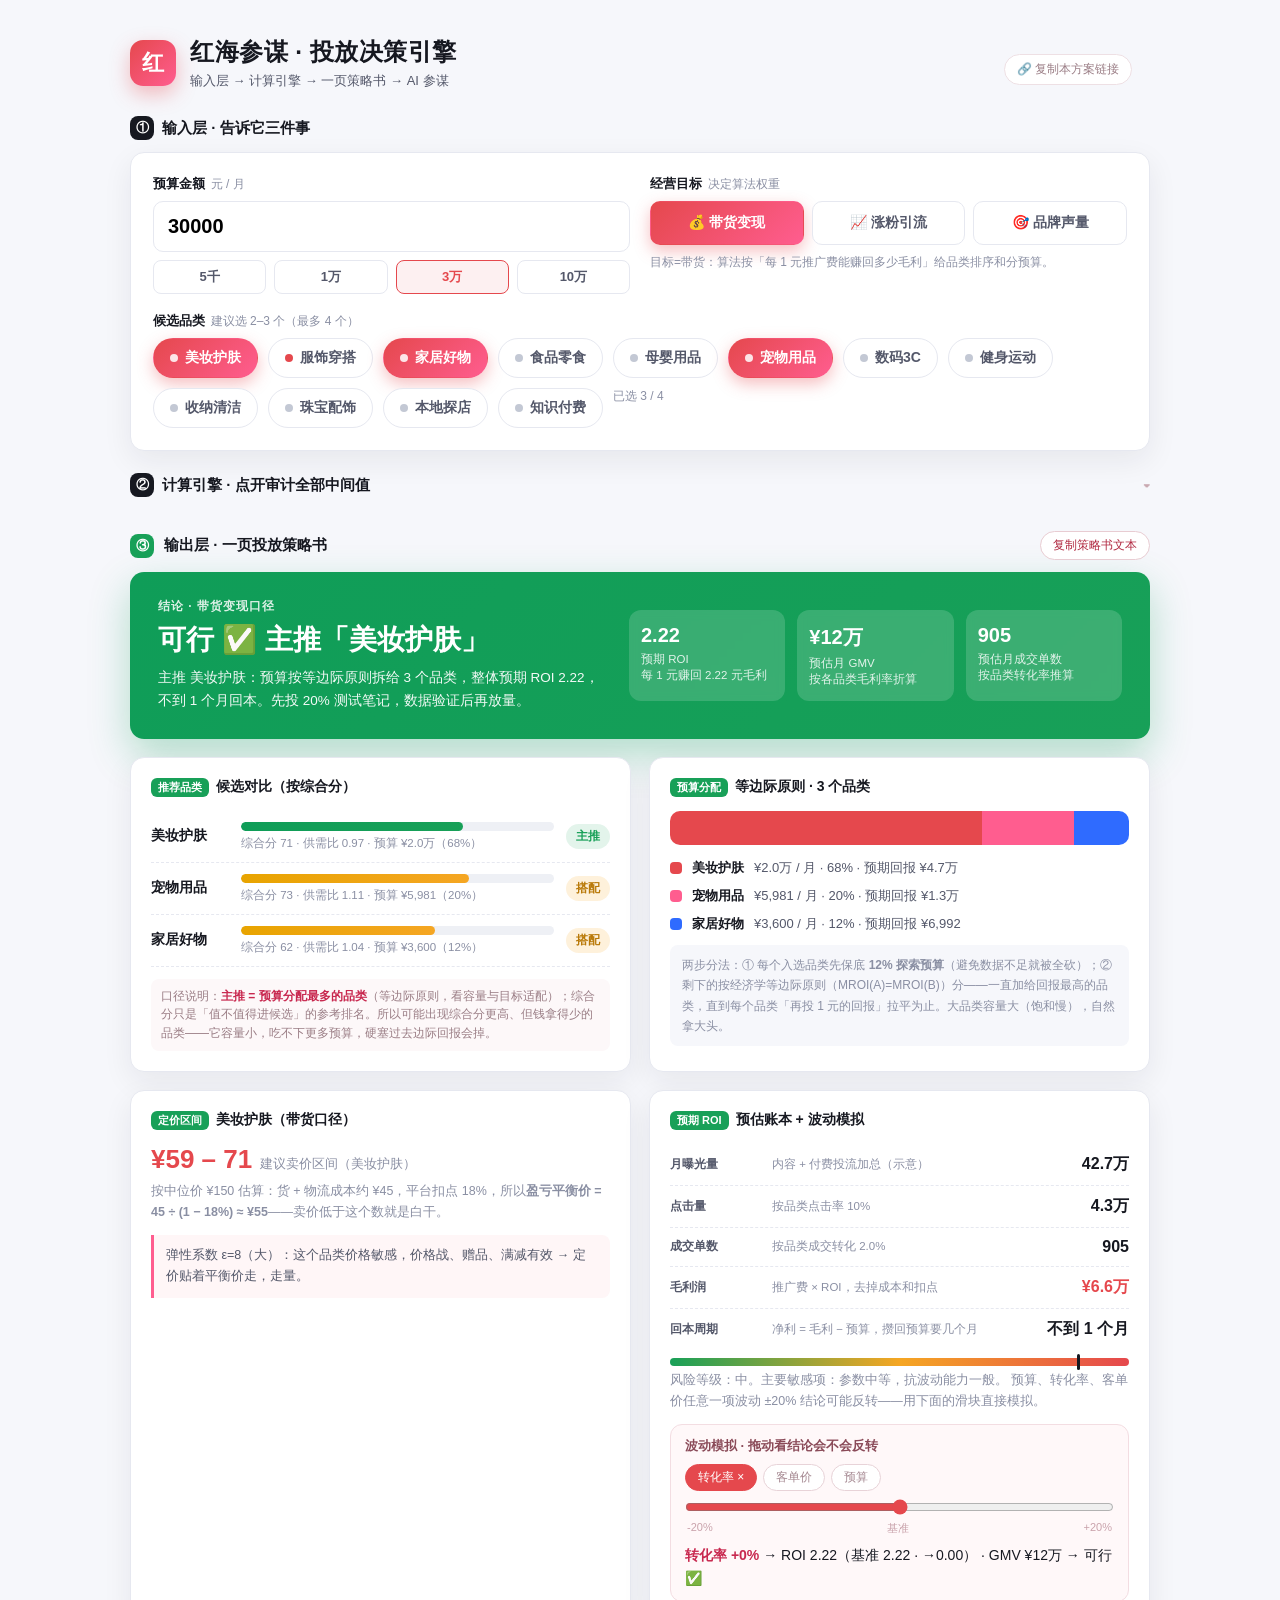
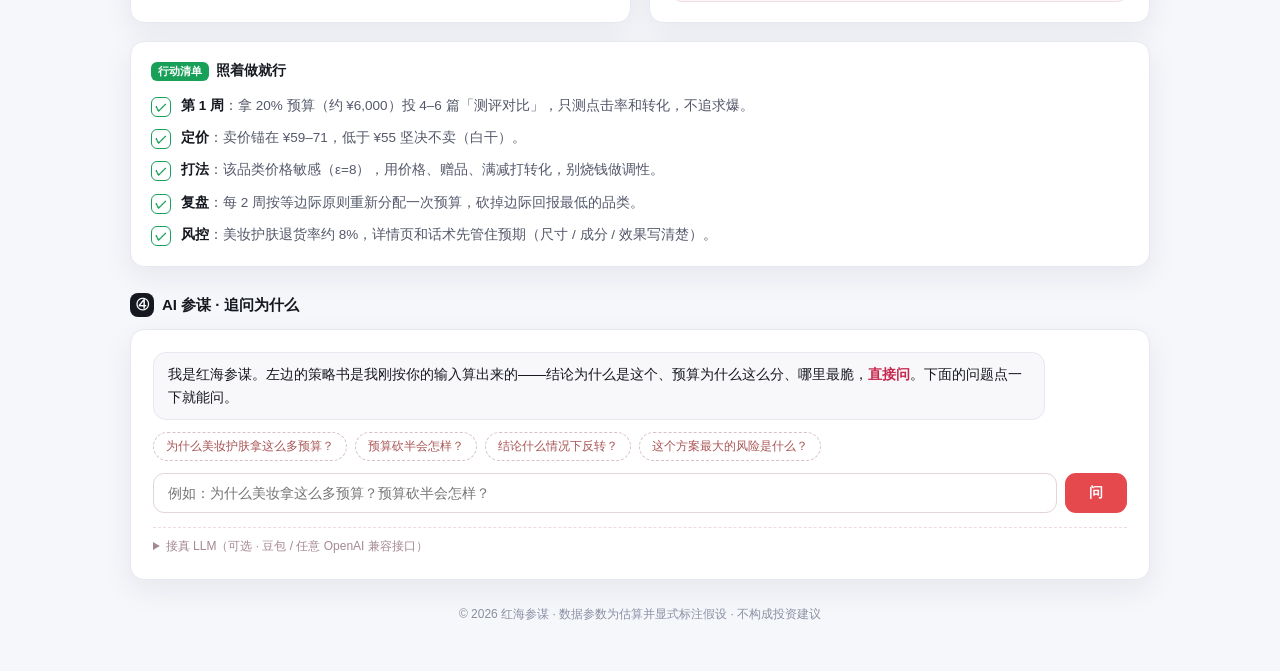
==== commit 6fb10893: "v2: 六条反馈修复——引擎审计面板/AI参谋对话/波动模拟滑块/主推口径说明/URL状态分享/策略书导出" ====
--- a/honghai.html
+++ b/honghai.html
@@ -4,7 +4,7 @@
 <meta charset="UTF-8" />
 <meta name="viewport" content="width=device-width, initial-scale=1.0" />
 <title>红海参谋 · 投放决策引擎</title>
-<meta name="description" content="输入预算、目标、候选品类，输出一页投放策略书：推荐品类、定价区间、预算分配、预期 ROI、行动清单。" />
+<meta name="description" content="输入预算、目标、候选品类，计算引擎跑等边际分配与定价模型，输出一页投放策略书，还能追问 AI 参谋为什么。" />
 <style>
 /* ===== 红海参谋 · 投放决策引擎 ===== */
 :root {
@@ -33,7 +33,7 @@
 .page { max-width: 1060px; margin: 0 auto; padding: 36px 20px 48px; }
 
 /* ---- 头部 ---- */
-.page-head { margin-bottom: 26px; }
+.page-head { margin-bottom: 26px; position: relative; }
 .brand-row { display: flex; align-items: center; gap: 14px; }
 .brand-mark {
   width: 46px; height: 46px; display: grid; place-items: center; flex: none;
@@ -239,6 +239,82 @@
   .v-head { font-size: 22px; }
   .fstep { grid-template-columns: 78px 1fr auto; }
 }
+/* ===== ② 计算引擎（可展开审计） ===== */
+.sec-engine { margin-bottom: 22px; }
+.sec-engine summary { list-style: none; cursor: pointer; }
+.sec-engine summary::-webkit-details-marker { display: none; }
+.sec-engine summary::after { content: '▾'; margin-left: auto; color: #c9a9b1; font-size: 14px; transition: transform .2s; }
+.sec-engine[open] summary::after { transform: rotate(180deg); }
+.sec-engine[open] summary { margin-bottom: 14px; }
+.eng-mods { display: grid; grid-template-columns: repeat(auto-fit, minmax(200px, 1fr)); gap: 8px; margin-bottom: 6px; }
+.eng-mod { padding: 10px 12px; background: #faf5f7; border-radius: 10px; border: 1px solid #f0e2e6; }
+.eng-mod b { display: block; font-size: 13px; margin-bottom: 3px; }
+.eng-mod span { font-size: 12px; color: #95808a; }
+.eng-h { font-size: 13px; margin: 16px 0 8px; color: #7a5f68; }
+.db-wrap { overflow-x: auto; border-radius: 10px; border: 1px solid #f0e2e6; }
+table.db { width: 100%; border-collapse: collapse; font-size: 12px; background: #fff; }
+table.db th, table.db td { padding: 7px 10px; border-bottom: 1px solid #f4e9ec; text-align: right; white-space: nowrap; }
+table.db th:first-child, table.db td:first-child { text-align: left; font-weight: 600; }
+table.db th { color: #8a6b74; background: #faf5f7; position: sticky; top: 0; }
+table.db tr:last-child td { border-bottom: 0; }
+.trace-line { font-size: 13px; padding: 7px 10px; border-left: 3px solid #f3d9dd; background: #fdf8f9; margin-bottom: 6px; border-radius: 0 8px 8px 0; line-height: 1.55; }
+.trace-line b { color: #c8284f; }
+
+/* ===== ③ 输出层新增 ===== */
+.sec-out .sec-title { display: flex; align-items: center; gap: 10px; }
+.mini-btn { margin-left: auto; font-size: 12px; padding: 5px 12px; border: 1px solid #e8ccd2; background: #fff; color: #b02840; border-radius: 999px; cursor: pointer; white-space: nowrap; }
+.mini-btn:hover { background: #fff0f2; border-color: #d8a8b3; }
+.head-link { position: absolute; top: 18px; right: 18px; font-size: 12px; padding: 6px 12px; border: 1px solid #eee0e4; background: #fff; color: #9a7d85; border-radius: 999px; cursor: pointer; white-space: nowrap; }
+.head-link:hover { color: #c8284f; border-color: #e0b8c0; }
+.cmp-note { margin-top: 12px; font-size: 12px; color: #9a7d85; line-height: 1.55; background: #fdf8f9; padding: 8px 10px; border-radius: 8px; }
+.cmp-note b { color: #c8284f; }
+.sim { margin-top: 12px; padding: 12px 14px; background: #fff8f9; border: 1px solid #f3dde2; border-radius: 12px; }
+.sim-head { font-size: 13px; font-weight: 700; margin-bottom: 9px; color: #8a4a58; }
+.sim-dims { display: flex; gap: 6px; margin-bottom: 8px; }
+.sim-dims button { font-size: 12px; padding: 4px 12px; border-radius: 999px; border: 1px solid #e8d3d8; background: #fff; color: #a58891; cursor: pointer; }
+.sim-dims button.on { background: #e5484d; color: #fff; border-color: #e5484d; }
+.sim input[type=range] { width: 100%; accent-color: #e5484d; }
+.sim-scale { display: flex; justify-content: space-between; font-size: 11px; color: #c9a2ab; margin: 2px 2px 8px; }
+.sim-out { font-size: 14px; line-height: 1.6; }
+.sim-out b { color: #c8284f; }
+.sim-out .flip { display: inline-block; margin-left: 8px; padding: 2px 9px; background: #fff; border: 1px solid #e5484d; color: #e5484d; border-radius: 999px; font-size: 12px; font-weight: 700; font-style: normal; animation: flipPulse 1s infinite alternate; }
+@keyframes flipPulse { from { opacity: .6; } to { opacity: 1; } }
+
+/* ===== ④ AI 参谋 ===== */
+.sec-ask { margin-top: 26px; }
+.ask-card { display: block; }
+.chat-log { min-height: 40px; max-height: 320px; overflow-y: auto; display: flex; flex-direction: column; gap: 10px; margin-bottom: 12px; padding-right: 4px; }
+.msg { max-width: 92%; padding: 10px 14px; border-radius: 13px; font-size: 14px; line-height: 1.65; }
+.msg.user { align-self: flex-end; background: #fff0f2; border: 1px solid #ffdfe4; }
+.msg.ai { align-self: flex-start; background: #f8f7fa; border: 1px solid #e9e6f0; }
+.msg.ai b { color: #c8284f; }
+.msg.ai i.think { color: #a58891; font-style: italic; }
+.msg.ai .src { display: block; margin-top: 6px; font-size: 11px; color: #b3a0a6; }
+.chat-sug { display: flex; flex-wrap: wrap; gap: 8px; margin-bottom: 12px; }
+.chat-sug button { font-size: 12px; padding: 5px 12px; border-radius: 999px; background: #fff; border: 1px dashed #d8c0c6; color: #a55; cursor: pointer; }
+.chat-sug button:hover { border-color: #e5484d; color: #e5484d; border-style: solid; }
+.chat-bar { display: flex; gap: 8px; }
+.chat-bar input { flex: 1; padding: 11px 14px; border: 1px solid #e3d5d9; border-radius: 11px; font-size: 14px; outline: none; }
+.chat-bar input:focus { border-color: #e5484d; }
+.chat-bar button { padding: 0 24px; background: #e5484d; color: #fff; border: 0; border-radius: 11px; font-weight: 700; font-size: 14px; cursor: pointer; }
+.chat-bar button:hover { background: #d13a3f; }
+.llm-set { margin-top: 14px; border-top: 1px dashed #ecdbe0; padding-top: 10px; }
+.llm-set summary { font-size: 12px; color: #a58891; cursor: pointer; margin-bottom: 2px; }
+.llm-form label { display: block; font-size: 12px; color: #7a5f68; margin: 10px 0 2px; }
+.llm-form em { font-style: normal; color: #bda6ad; margin-left: 4px; }
+.llm-form input { display: block; width: 100%; box-sizing: border-box; margin-top: 5px; padding: 9px 11px; border: 1px solid #e3d5d9; border-radius: 9px; font-size: 13px; }
+.llm-form button { margin-top: 12px; padding: 8px 18px; background: #3b2f34; color: #fff; border: 0; border-radius: 9px; cursor: pointer; font-size: 13px; }
+.llm-note { font-size: 11px; color: #b09a9f; margin-top: 10px; line-height: 1.6; }
+
+/* ===== toast ===== */
+#toast { position: fixed; left: 50%; bottom: 30px; transform: translate(-50%, 20px); background: #2b2024; color: #fff; padding: 10px 22px; border-radius: 999px; font-size: 13px; opacity: 0; pointer-events: none; transition: all .25s; z-index: 99; box-shadow: 0 6px 24px rgba(0,0,0,.18); }
+#toast.show { opacity: 1; transform: translate(-50%, 0); }
+
+@media (max-width: 560px) {
+  .head-link { position: static; margin-top: 10px; }
+  .page-head { position: static; }
+}
+
 </style>
 </head>
 <body>
@@ -249,9 +325,10 @@
       <div class="brand-mark">红</div>
       <div class="brand-txt">
         <h1>红海参谋 · 投放决策引擎</h1>
-        <p>输入层 → 计算引擎 → 一页投放策略书</p>
+        <p>输入层 → 计算引擎 → 一页策略书 → AI 参谋</p>
       </div>
     </div>
+    <button type="button" id="shareBtn" class="head-link">🔗 复制本方案链接</button>
   </header>
 
   <!-- ① 输入层 -->
@@ -290,10 +367,50 @@
     </div>
   </section>
 
+  <!-- ② 计算引擎（可展开审计） -->
+  <details class="sec sec-engine" id="engineBox">
+    <summary class="sec-title"><span class="sec-no">②</span> 计算引擎 · 点开审计全部中间值</summary>
+    <div class="card">
+      <div class="eng-mods">
+        <div class="eng-mod"><b>需求弹性评估</b><span>供需比 heat/comp + 价格敏感度 ε</span></div>
+        <div class="eng-mod"><b>定价引擎</b><span>盈亏平衡价 = 成本 ÷ (1−扣点)</span></div>
+        <div class="eng-mod"><b>等边际预算分配</b><span>MROI(A)=MROI(B)，二分解 λ</span></div>
+        <div class="eng-mod"><b>ROI 回本预测</b><span>回报积分 cap·q·ln(1+b/cap)</span></div>
+      </div>
+      <h4 class="eng-h">品类数据库 · 12 类（示意估算值）</h4>
+      <div class="db-wrap"><table class="db" id="dbTable"></table></div>
+      <h4 class="eng-h">本轮计算过程（实时）</h4>
+      <div id="calcTrace"></div>
+    </div>
+  </details>
+
   <!-- ③ 输出层 -->
   <section class="sec sec-out">
-    <div class="sec-title"><span class="sec-no">②</span> 输出层 · 一页投放策略书</div>
+    <div class="sec-title"><span class="sec-no">③</span> 输出层 · 一页投放策略书<button type="button" id="copyBtn" class="mini-btn">复制策略书文本</button></div>
     <div id="output"></div>
+  </section>
+
+  <!-- ④ AI 参谋 -->
+  <section class="sec sec-ask">
+    <div class="sec-title"><span class="sec-no">④</span> AI 参谋 · 追问为什么</div>
+    <div class="card ask-card">
+      <div class="chat-log" id="chatLog"></div>
+      <div class="chat-sug" id="chatSug"></div>
+      <div class="chat-bar">
+        <input type="text" id="chatInput" placeholder="例如：为什么美妆拿这么多预算？预算砍半会怎样？" />
+        <button type="button" id="chatSend">问</button>
+      </div>
+      <details class="llm-set" id="llmSet">
+        <summary>接真 LLM（可选 · 豆包 / 任意 OpenAI 兼容接口）</summary>
+        <div class="llm-form">
+          <label>接口地址<em>OpenAI 兼容 /chat/completions</em><input type="text" id="llmUrl" placeholder="https://ark.cn-beijing.volces.com/api/v3/chat/completions" /></label>
+          <label>API Key<input type="password" id="llmKey" placeholder="未填则用本地解读引擎" /></label>
+          <label>模型<input type="text" id="llmModel" placeholder="如 doubao-1.5-pro-32k" /></label>
+          <button type="button" id="llmSave">保存配置</button>
+          <p class="llm-note">Key 只存在你浏览器 localStorage，不经过任何服务器。未配置时由本地规则引擎作答（同样实时引用计算引擎的数字）。浏览器直连若遇跨域/鉴权失败，自动回退本地引擎。</p>
+        </div>
+      </details>
+    </div>
   </section>
 
   <footer class="page-foot">
@@ -301,10 +418,12 @@
   </footer>
 </main>
 
+<div id="toast"></div>
 <script>
-/* ===== 红海参谋 · 计算引擎 =====
+/* ===== 红海参谋 · 计算引擎 + AI 参谋 =====
  * 内置品类数据库（12 类，示意估算值，均已显式标注）
  * 算法：需求弹性 / 盈亏平衡定价 / 等边际预算分配（边际收益递减）/ ROI 回本预测
+ * 交互：波动模拟 / URL 状态分享 / 策略书导出 / AI 参谋问答（本地规则引擎，可选接真 LLM）
  */
 (function () {
   'use strict';
@@ -335,6 +454,12 @@
 
   /* ---------- 状态 ---------- */
   var state = { budget: 30000, goal: 'sell', cats: ['美妆护肤', '家居好物', '宠物用品'] };
+  var simState = { dim: 'cvr', pct: 0 };
+  var SIM_DIMS = [
+    { k: 'cvr', n: '转化率' },
+    { k: 'price', n: '客单价' },
+    { k: 'budget', n: '预算' }
+  ];
 
   /* ---------- 工具 ---------- */
   function $(id) { return document.getElementById(id); }
@@ -351,6 +476,26 @@
     return Math.round(x).toLocaleString();
   }
   function esc(s) { return String(s).replace(/&/g, '&amp;').replace(/</g, '&lt;').replace(/>/g, '&gt;'); }
+  function toast(msg) {
+    var t = $('toast');
+    if (!t) return;
+    t.textContent = msg;
+    t.classList.add('show');
+    clearTimeout(toast._h);
+    toast._h = setTimeout(function () { t.classList.remove('show'); }, 1800);
+  }
+  function copyText(txt, okMsg) {
+    function fallback() {
+      var ta = document.createElement('textarea');
+      ta.value = txt; ta.style.position = 'fixed'; ta.style.opacity = '0';
+      document.body.appendChild(ta); ta.select();
+      try { document.execCommand('copy'); toast(okMsg); } catch (e) { toast('复制失败，手动选择文本吧'); }
+      document.body.removeChild(ta);
+    }
+    if (navigator.clipboard && navigator.clipboard.writeText) {
+      navigator.clipboard.writeText(txt).then(function () { toast(okMsg); }, fallback);
+    } else fallback();
+  }
 
   /* ---------- 计算引擎 ---------- */
   function byName(n) { for (var i = 0; i < DB.length; i++) if (DB[i].name === n) return DB[i]; return null; }
@@ -365,8 +510,8 @@
   // 等边际分配：解 MROI_i(b_i) = q_i / (1 + b_i/cap_i) = λ，Σb_i = budget
   // 每个入选品类先保底 12%「探索预算」（避免数据不足就全砍），其余按等边际原则分
   // 回报积分：value_i = cap_i · q_i · ln(1 + b_i/cap_i)
-  function allocate(list, budget) {
-    var qs = list.map(function (c) { return goalQ(c, state.goal); });
+  function allocate(list, budget, qfn) {
+    var qs = list.map(function (c) { return qfn(c); });
     var caps = list.map(function (c) { return c.cap; });
     var n = list.length;
     if (n === 0) return { rows: [], lambda: 0 };
@@ -402,23 +547,34 @@
     return { rows: rows, lambda: lam_ };
   }
 
-  function compute() {
+  // opts: { goal, budgetBias, cvrBias, priceBias } —— 波动模拟 / 反事实问答共用
+  function compute(opts) {
+    opts = opts || {};
     var budget = Math.max(100, parseFloat($('f_budget').value) || 0);
-    var goal = state.goal;
+    if (opts.budgetBias) budget = Math.max(100, budget * (1 + opts.budgetBias));
+    var goal = opts.goal || state.goal;
+    var cvrB = opts.cvrBias || 0, prB = opts.priceBias || 0;
     var list = state.cats.map(byName).filter(Boolean);
     if (!list.length || budget < 100) return null;
 
-    var alloc = allocate(list, budget);
+    var qfn = function (c) {
+      var q = goalQ(c, goal);
+      var m = 1;
+      if (cvrB) m *= (1 + cvrB);                                // 转化率全线波动 → 回报同步
+      if (prB) m *= (1 + prB * (1 - c.sens / 12));              // 客单价波动，按弹性 ε 折损需求
+      return q * m;
+    };
+    var alloc = allocate(list, budget, qfn);
     var rows = alloc.rows;
     var totalValue = rows.reduce(function (a, r) { return a + r.value; }, 0);
     var totalB = rows.reduce(function (a, r) { return a + r.b; }, 0);
     var roi = totalB > 0 ? totalValue / totalB : 0;
+    var pf = 1 + prB, cf = 1 + cvrB;
 
     // 每个品类综合评分（0-100，示意）
     rows.forEach(function (r) {
       var SR = r.cat.heat / r.cat.comp;
       var srScore = clamp((SR - 0.85) * 2.22, 0, 1) * 100;
-      var goal = state.goal;
       var fit = goal === 'sell' ? r.cat.fits.sell : goal === 'fans' ? r.cat.fits.fans : r.cat.fits.brand;
       var fitScore = fit * 10;
       var qScore = clamp((r.q - 1.2) / 1.4, 0, 1) * 100;
@@ -431,13 +587,13 @@
     var top = rows[0];
 
     // 目标口径的产出
-    var out = { goal: state.goal, budget: budget, rows: rows, top: top, roi: roi, lambda: alloc.lambda };
+    var out = { goal: goal, budget: budget, rows: rows, top: top, roi: roi, lambda: alloc.lambda };
     if (goal === 'sell') {
       out.gmv = rows.reduce(function (a, r) { return a + r.value / r.cat.margin; }, 0);
-      out.orders = rows.reduce(function (a, r) { return a + (r.value / r.cat.margin) / r.cat.price; }, 0);
+      out.orders = rows.reduce(function (a, r) { return a + (r.value / r.cat.margin) / (r.cat.price * pf); }, 0);
       out.expo = rows.reduce(function (a, r) {
-        var orders = (r.value / r.cat.margin) / r.cat.price;
-        return a + orders / (r.cat.cvr * r.cat.ctr);
+        var orders = (r.value / r.cat.margin) / (r.cat.price * pf);
+        return a + orders / (r.cat.cvr * cf * r.cat.ctr);
       }, 0);
     } else if (goal === 'fans') {
       out.fans = totalValue / 2.2;
@@ -465,7 +621,7 @@
     // 定价（带货 & 主推品类）
     if (goal === 'sell') {
       var c = top.cat;
-      var cost = c.price * c.costRatio;
+      var cost = c.price * c.costRatio * pf;
       var bep = cost / (1 - c.fee);
       out.pricing = {
         cat: c, cost: cost, bep: bep,
@@ -482,6 +638,12 @@
     if (roi >= 1.3) return 'v-ok';
     if (roi >= 1.0) return 'v-mid';
     return '';
+  }
+  function shortVerdict(roi, goal) {
+    if (goal !== 'sell') return roi >= 0.7 ? '可行 ✅' : '谨慎 ⚠️';
+    if (roi >= 1.3) return '可行 ✅';
+    if (roi >= 1.0) return '谨慎 ⚠️';
+    return '不可行 ✋';
   }
   function verdictText(o) {
     var t = o.top.cat.name;
@@ -524,7 +686,7 @@
       '</div></div>';
   }
   function renderCompare(o) {
-    return o.rows.map(function (r, i) {
+    var h = o.rows.map(function (r, i) {
       var cls = i === 0 ? 'g' : r.score >= 55 ? 'm' : 'r';
       var tag = i === 0 ? '主推' : r.score >= 55 ? '搭配' : '不建议重仓';
       return '<div class="cmp-row">' +
@@ -533,6 +695,8 @@
         '<div class="cmp-sub">综合分 ' + r.score + ' · 供需比 ' + r.SR.toFixed(2) + ' · 预算 ¥' + fmtWan(r.b) + '（' + Math.round(r.b / o.budget * 100) + '%）</div></div>' +
         '<div class="cmp-tag ' + cls + '">' + tag + '</div></div>';
     }).join('');
+    h += '<p class="cmp-note">口径说明：<b>主推 = 预算分配最多的品类</b>（等边际原则，看容量与目标适配）；综合分只是「值不值得进候选」的参考排名。所以可能出现综合分更高、但钱拿得少的品类——它容量小，吃不下更多预算，硬塞过去边际回报会掉。</p>';
+    return h;
   }
   function renderAlloc(o) {
     var stack = o.rows.map(function (r, i) {
@@ -620,21 +784,76 @@
       return '<li><span class="ck">✓</span><span>' + t + '</span></li>';
     }).join('') + '</ul>';
   }
-  function renderRisk(o) {
+
+  /* ---------- 波动模拟（敏感性分析 · 交互版） ---------- */
+  function renderSens(o) {
     var pos = o.goal === 'sell' ? clamp((o.roi / 2.5) * 100, 3, 97) : clamp(o.risk === '低' ? 15 : o.risk === '中' ? 50 : 85, 3, 97);
     var label = o.goal === 'sell'
       ? ('风险等级：' + o.risk + '。主要敏感项：' + (o.risk === '高' ? '竞争强度和内容饱和度都高，转化稍掉 ROI 就破 1。' : '参数中等，抗波动能力一般。'))
       : ('内容易沉风险：' + o.risk + '（品类内容饱和度决定）。');
-    return '<div class="sens-bar"><span class="pin" style="left:' + pos + '%"></span></div>' +
-      '<div class="plain">' + esc(label) + ' 预算、转化率、客单价任意一项波动 ±20%，结论可能反转——改上面的输入立刻能看到。</div>';
-  }
-
+    var dims = SIM_DIMS.map(function (d) {
+      return '<button type="button" data-d="' + d.k + '"' + (simState.dim === d.k ? ' class="on"' : '') + '>' + d.n + (d.k === 'cvr' ? ' ×' : '') + '</button>';
+    }).join('');
+    var h = '<div class="sens-bar"><span class="pin" style="left:' + pos + '%"></span></div>' +
+      '<div class="plain">' + esc(label) + ' 预算、转化率、客单价任意一项波动 ±20% 结论可能反转——用下面的滑块直接模拟。</div>' +
+      '<div class="sim">' +
+      '<div class="sim-head">波动模拟 · 拖动看结论会不会反转</div>' +
+      '<div class="sim-dims">' + dims + '</div>' +
+      '<input type="range" id="simRange" min="-20" max="20" step="5" value="' + Math.round(simState.pct * 100) + '" />' +
+      '<div class="sim-scale"><span>-20%</span><span>基准</span><span>+20%</span></div>' +
+      '<div class="sim-out" id="simOut"></div>' +
+      '</div>';
+    return h;
+  }
+  function bindSim(base) {
+    var range = $('simRange');
+    if (!range) return;
+    function dimName(k) { for (var i = 0; i < SIM_DIMS.length; i++) if (SIM_DIMS[i].k === k) return SIM_DIMS[i].n; return k; }
+    function update() {
+      var pct = (+range.value) / 100;
+      simState.pct = pct;
+      var opt = {};
+      if (simState.dim === 'cvr') opt.cvrBias = pct;
+      else if (simState.dim === 'price') opt.priceBias = pct;
+      else opt.budgetBias = pct;
+      var so = compute(opt);
+      var el = $('simOut');
+      if (!so) { el.innerHTML = '—'; return; }
+      var label = so.goal === 'sell' ? 'ROI' : '投产比';
+      var d = so.roi - base.roi;
+      var arrow = d > 0.001 ? '↑' : d < -0.001 ? '↓' : '→';
+      var pctTxt = Math.round(pct * 100);
+      var flip = vClass(so.roi, so.goal) !== vClass(base.roi, base.goal);
+      var extra = '';
+      if (so.goal === 'sell') extra = ' · GMV ¥' + fmtWan(so.gmv);
+      else if (so.goal === 'fans') extra = ' · 月涨粉 ' + fmtNum(so.fans);
+      el.innerHTML = '<b>' + dimName(simState.dim) + (pctTxt >= 0 ? ' +' : ' ') + pctTxt + '%</b> → ' + label + ' ' +
+        so.roi.toFixed(2) + '（基准 ' + base.roi.toFixed(2) + ' · ' + arrow + Math.abs(d).toFixed(2) + '）' + extra +
+        ' → ' + shortVerdict(so.roi, so.goal) +
+        (flip ? ' <em class="flip">结论反转！</em>' : '');
+    }
+    range.addEventListener('input', update);
+    document.querySelectorAll('.sim-dims button').forEach(function (b) {
+      b.addEventListener('click', function () {
+        simState.dim = b.dataset.d;
+        document.querySelectorAll('.sim-dims button').forEach(function (x) { x.classList.toggle('on', x === b); });
+        range.value = 0;
+        update();
+      });
+    });
+    update();
+  }
+
+  /* ---------- 主渲染 ---------- */
   function render() {
     var o = compute();
     var out = $('output');
     if (!o) {
       out.innerHTML = '<div class="out-empty">选至少 1 个候选品类、填个正经预算（≥ ¥100），策略书马上出来。</div>';
-      renderTrace(null); return;
+      renderTrace(null);
+      renderChatSug(null);
+      updateURL();
+      return;
     }
     var html = renderVerdict(o);
     html += '<div class="out-grid">';
@@ -645,11 +864,14 @@
     } else {
       html += '<div class="out-card"><h3><span class="tagmini">转化路径</span>' + (o.goal === 'fans' ? '涨粉成本账（引流口径）' : '声量成本账（品牌口径）') + '</h3>' + renderBenchmark(o) + '</div>';
     }
-    html += '<div class="out-card"><h3><span class="tagmini">预期 ROI</span>预估账本 · 每行配大白话</h3>' + renderFunnel(o) + renderRisk(o) + '</div>';
+    html += '<div class="out-card"><h3><span class="tagmini">预期 ROI</span>预估账本 + 波动模拟</h3>' + renderFunnel(o) + renderSens(o) + '</div>';
     html += '<div class="out-card wide"><h3><span class="tagmini">行动清单</span>照着做就行</h3>' + renderTodo(o) + '</div>';
     html += '</div>';
     out.innerHTML = html;
     renderTrace(o);
+    bindSim(o);
+    renderChatSug(o);
+    updateURL();
   }
 
   /* ---------- 计算过程透明化 ---------- */
@@ -677,6 +899,265 @@
       h += '<tr><td>' + c.name + '</td><td>' + c.heat + '</td><td>' + c.comp + '</td><td>' + c.sat + '</td><td>' + c.q.toFixed(1) + '</td><td>¥' + fmtWan(c.cap) + '</td><td>¥' + c.price + '</td><td>' + Math.round(c.margin * 100) + '%</td><td>' + Math.round(c.fee * 100) + '%</td><td>' + (c.cvr * 100).toFixed(1) + '%</td><td>' + Math.round(c.ret * 100) + '%</td><td>ε=' + c.sens + '</td></tr>';
     });
     $('dbTable').innerHTML = h;
+  }
+
+  /* ---------- URL 状态（分享 / 刷新不丢） ---------- */
+  function parseURL() {
+    var p;
+    try { p = new URLSearchParams(location.search); } catch (e) { return; }
+    var b = parseInt(p.get('b'), 10);
+    if (b >= 100 && b <= 10000000) state.budget = b;
+    var g = p.get('g');
+    if (g === 'sell' || g === 'fans' || g === 'brand') state.goal = g;
+    var c = (p.get('c') || '').split(',').filter(function (n) { return !!n && byName(n); });
+    if (c.length) state.cats = c.slice(0, 4);
+  }
+  function updateURL() {
+    var q = '?b=' + Math.round(state.budget) + '&g=' + state.goal +
+      '&c=' + state.cats.map(encodeURIComponent).join(',');
+    try { history.replaceState(null, '', q); } catch (e) {}
+  }
+  function syncUIFromState() {
+    $('f_budget').value = state.budget;
+    var v = Math.round(state.budget);
+    document.querySelectorAll('.preset').forEach(function (p) {
+      p.classList.toggle('on', parseInt(p.dataset.v, 10) === v);
+    });
+    document.querySelectorAll('#goalSeg .seg-btn').forEach(function (b) {
+      b.classList.toggle('on', b.dataset.goal === state.goal);
+    });
+    $('goalNote').textContent = GOAL_NOTE[state.goal];
+  }
+
+  /* ---------- 策略书导出 ---------- */
+  function reportText(o) {
+    var L = [];
+    L.push('红海参谋 · 一页投放策略书');
+    L.push('（数据为示意估算，不构成投资建议）');
+    L.push('');
+    L.push('【结论】' + headText(o));
+    L.push(verdictText(o));
+    L.push('');
+    L.push('【输入】月预算 ¥' + fmtWan(o.budget) + ' · 目标：' + (o.goal === 'sell' ? '带货变现' : o.goal === 'fans' ? '涨粉引流' : '品牌声量') + ' · 候选：' + o.rows.map(function (r) { return r.cat.name; }).join('、'));
+    L.push('');
+    L.push('【品类对比与预算分配】（主推 = 预算分配最多，等边际原则）');
+    o.rows.forEach(function (r, i) {
+      L.push((i === 0 ? '★主推 ' : '  ') + r.cat.name + '：综合分 ' + r.score + ' · 预算 ¥' + fmtWan(r.b) + '（' + Math.round(r.b / o.budget * 100) + '%）· 预期回报 ¥' + fmtWan(r.value));
+    });
+    L.push('拉平后的边际回报 λ = ' + (o.lambda || 0).toFixed(2));
+    L.push('');
+    if (o.goal === 'sell' && o.pricing) {
+      L.push('【定价（' + o.pricing.cat.name + '）】建议 ¥' + Math.round(o.pricing.lo) + '–' + Math.round(o.pricing.hi) + '，盈亏平衡价 ¥' + Math.round(o.pricing.bep) + '（低于即白干）');
+      L.push('');
+    }
+    L.push('【预估账本】');
+    L.push('ROI ' + o.roi.toFixed(2) + (o.goal === 'sell' ? ' · 预估月 GMV ¥' + fmtWan(o.gmv) + ' · ' + fmtNum(o.orders) + ' 单 · ' + o.payback : o.goal === 'fans' ? ' · 月涨粉 ' + fmtNum(o.fans) + '（¥2.2/粉 示意）' : ' · 月曝光 ' + fmtNum(o.expo) + '（¥20/千次 示意）'));
+    L.push('风险等级：' + o.risk);
+    L.push('');
+    L.push('【行动清单】');
+    L.push('1. 第 1 周拿 20% 预算（¥' + fmtWan(o.budget * 0.2) + '）投 4–6 篇「' + o.top.cat.form.split('、')[0] + '」测数据');
+    if (o.goal === 'sell' && o.pricing) L.push('2. 卖价锚 ¥' + Math.round(o.pricing.lo) + '–' + Math.round(o.pricing.hi) + '，低于 ¥' + Math.round(o.pricing.bep) + ' 不卖');
+    L.push('3. 每 2 周' + (o.rows.length > 1 ? '按等边际原则重分预算' : '复算 ROI') + '，砍掉回报最差的');
+    L.push('4. ' + o.top.cat.name + '退货率约 ' + Math.round(o.top.cat.ret * 100) + '%，详情页管住预期');
+    L.push('');
+    L.push('分享链接：' + location.origin + location.pathname + '?b=' + Math.round(o.budget) + '&g=' + state.goal + '&c=' + state.cats.map(encodeURIComponent).join(','));
+    return L.join('\n');
+  }
+
+  /* ---------- AI 参谋（本地规则引擎 + 可选真 LLM） ---------- */
+  var LLM_KEY = 'honghai_llm_conf';
+  function llmConf() {
+    try { return JSON.parse(localStorage.getItem(LLM_KEY) || 'null'); } catch (e) { return null; }
+  }
+  function addMsg(role, html) {
+    var log = $('chatLog');
+    var d = document.createElement('div');
+    d.className = 'msg ' + role;
+    d.innerHTML = html;
+    log.appendChild(d);
+    log.scrollTop = log.scrollHeight;
+    return d;
+  }
+  function renderChatSug(o) {
+    var el = $('chatSug');
+    if (!el) return;
+    var sug;
+    if (!o) sug = ['先选好品类和预算，再来问我'];
+    else sug = [
+      '为什么' + o.top.cat.name + '拿这么多预算？',
+      '预算砍半会怎样？',
+      '结论什么情况下反转？',
+      '这个方案最大的风险是什么？'
+    ];
+    el.innerHTML = '';
+    sug.forEach(function (s) {
+      var b = document.createElement('button');
+      b.type = 'button';
+      b.textContent = s;
+      b.addEventListener('click', function () { ask(s); });
+      el.appendChild(b);
+    });
+  }
+
+  function goalName(g) { return g === 'sell' ? '带货变现' : g === 'fans' ? '涨粉引流' : '品牌声量'; }
+
+  // 反事实：预算变动后重算对比
+  function ansBudget(o, f) {
+    var so = compute({ budgetBias: f });
+    if (!so) return '先检查输入再问我。';
+    var label = o.goal === 'sell' ? 'ROI' : '投产比';
+    var d = so.roi - o.roi;
+    var cut = f < 0;
+    var head = '重算完了：预算从 ¥' + fmtWan(o.budget) + (cut ? ' 砍到' : ' 加到') + ' ¥' + fmtWan(so.budget) +
+      '，' + label + ' 从 ' + o.roi.toFixed(2) + ' 变 ' + so.roi.toFixed(2) +
+      '（' + (d >= 0 ? '↑' : '↓') + Math.abs(d).toFixed(2) + '）。';
+    var why = cut
+      ? '为什么单位回报反而变高？边际递减在反向起作用——钱少了，都集中在回报最高的区间。但盘子也小了：'
+      : '为什么单位回报在掉？多出来的预算只能吃品类的容量上限（边际递减），钱越多效率越摊薄：';
+    var size = '';
+    if (so.goal === 'sell') size = '预估月 GMV 从 ¥' + fmtWan(o.gmv) + ' 变 ¥' + fmtWan(so.gmv) + '、' + fmtNum(so.orders) + ' 单。';
+    else if (so.goal === 'fans') size = '预估月涨粉从 ' + fmtNum(o.fans) + ' 变 ' + fmtNum(so.fans) + '。';
+    else size = '预估月曝光从 ' + fmtNum(o.expo) + ' 变 ' + fmtNum(so.expo) + '。';
+    return head + why + size + ' 模拟结论：' + shortVerdict(so.roi, so.goal) + '。主推仍是「' + so.top.cat.name + '」。';
+  }
+  function ansWhyAlloc(o) {
+    var top = o.top.cat;
+    var parts = o.rows.map(function (r) {
+      return r.cat.name + '（q=' + r.q.toFixed(2) + '，容量 ¥' + fmtWan(r.cat.cap) + ' → 拿 ' + Math.round(r.b / o.budget * 100) + '%）';
+    }).join('；');
+    return '分钱不是拍脑袋，是<b>等边际原则</b>：一直把钱加给「再投 1 元回报最高」的品类，直到大家拉平为止。本轮拉平后的 λ=' + o.lambda.toFixed(2) + '——每个入选品类再投 1 元的回报都等于它。<br>' +
+      '「' + top.name + '」拿大头（' + Math.round(top.b / o.budget * 100) + '%）的直接原因：<b>容量大（cap=¥' + fmtWan(top.cap) + '，饱和慢）</b>，且「' + goalName(o.goal) + '」适配度高（fit=' + top.fit + '/10）。<br>' +
+      '明细：' + esc(parts) + '。<br>另外每个入选品类先保底 12% 探索预算——防止示意数据有偏差就一把全押。';
+  }
+  function ansFlip(o) {
+    var s1 = compute({ cvrBias: -0.2 });
+    var s2 = compute({ priceBias: -0.2 });
+    var label = o.goal === 'sell' ? 'ROI' : '投产比';
+    var h = '我把两个最脆的变量各压 -20% 重算了：<br>基准 ' + label + ' ' + o.roi.toFixed(2) + '（' + shortVerdict(o.roi, o.goal) + '）';
+    if (s1) h += '；<b>转化率 -20% → ' + s1.roi.toFixed(2) + '（' + shortVerdict(s1.roi, s1.goal) + '）</b>';
+    if (s2) h += '；<b>客单价 -20% → ' + s2.roi.toFixed(2) + '（' + shortVerdict(s2.roi, s2.goal) + '）</b>';
+    h += '。';
+    var flipped = (s1 && vClass(s1.roi, s1.goal) !== vClass(o.roi, o.goal)) || (s2 && vClass(s2.roi, s2.goal) !== vClass(o.roi, o.goal));
+    h += flipped
+      ? '有反转点——这就是本方案的命门：投放期盯紧 CTR/CVR 和实际成交价，掉两成结论就变。也可以直接用上面「波动模拟」滑块自己拖。'
+      : '±20% 内结论稳，抗波动能力还行。想自己压测就用输出层的「波动模拟」滑块。';
+    return h;
+  }
+  function ansRisk(o) {
+    var top = o.top.cat;
+    var worst = o.rows.reduce(function (a, r) { return (r.cat.comp + r.cat.sat) > (a.cat.comp + a.cat.sat) ? r : a; }, o.rows[0]);
+    return '整体风险等级：<b>' + o.risk + '</b>。最大的雷是「' + worst.cat.name + '」——竞争强度 ' + worst.cat.comp + '/10、内容饱和度 ' + worst.cat.sat + '/10。<br>' +
+      '主推「' + top.name + '」自身的隐患：退货率约 ' + Math.round(top.ret * 100) + '%，价格敏感 ε=' + top.sens + '。<br>' +
+      '应对：① 测试期只投 20% 预算，数据说话；② ' + (top.sens >= 7 ? '价格敏感品类，用赠品/满减稳转化，别烧调性；' : '价格不敏感，把钱花在内容专业度上；') + '③ 详情页把尺寸/成分/预期写死，退货率就是利润率。';
+  }
+  function ansPricing(o) {
+    if (o.goal !== 'sell' || !o.pricing) return '现在算的不是带货口径，定价引擎没参与。切到「带货变现」目标，我再给你盈亏平衡价和区间。';
+    var p = o.pricing;
+    return '「' + p.cat.name + '」的账是这样算的：货+物流成本约 ¥' + Math.round(p.cost) + '，平台扣点 ' + Math.round(p.cat.fee * 100) + '%，<b>盈亏平衡价 = 成本 ÷ (1−扣点) ≈ ¥' + Math.round(p.bep) + '</b>——低于它就是白干。<br>建议卖价区间 ¥' + Math.round(p.lo) + '–' + Math.round(p.hi) + '。' +
+      (p.cat.sens >= 7 ? '弹性大（ε=' + p.cat.sens + '）：贴着下限走量，用满减和赠品打转化。' : '弹性小（ε=' + p.cat.sens + '）：可以顶到区间上限，把钱花在信任感上。');
+  }
+  function ansFallback(o) {
+    if (!o) return '先在输入层选好品类和预算，我才能结合计算结果回答。';
+    var core = o.goal === 'sell'
+      ? '预估月 GMV ¥' + fmtWan(o.gmv) + '、' + fmtNum(o.orders) + ' 单、ROI ' + o.roi.toFixed(2)
+      : o.goal === 'fans'
+        ? '预估月涨粉 ' + fmtNum(o.fans) + '、单粉成本 ¥2.2（示意）'
+        : '预估月曝光 ' + fmtNum(o.expo) + '、千次成本 ¥20（示意）';
+    return '当前方案一句话：' + headText(o) + '，' + core + '。<br>可以直接问我：「为什么' + o.top.cat.name + '拿这么多预算」「预算砍半会怎样」「结论什么情况下反转」「定价怎么定」「最大风险是什么」。';
+  }
+
+  function answerLocal(q, o) {
+    q = q || '';
+    if (!o) return ansFallback(o);
+    if (/砍半|减半|砍掉一半|预算减|少一半|预算少/.test(q)) return ansBudget(o, -0.5);
+    if (/翻倍|加倍|双倍|预算加|加预算|涨预算|增加预算|多投/.test(q)) return ansBudget(o, +0.5);
+    if (/反转|什么情况|什么条件下|什么时候.*不行|会.*不行吗|稳不稳|抗波动/.test(q)) return ansFlip(o);
+    if (/为什么|凭啥|怎么分|分配|拿.*预算|主推|这么多钱/.test(q)) return ansWhyAlloc(o);
+    if (/风险|雷|坑|最差|隐患|退|翻车/.test(q)) return ansRisk(o);
+    if (/定价|卖多少钱|多少钱|价格|客单/.test(q)) return ansPricing(o);
+    if (/涨粉|粉丝|引流/.test(q) && o.goal !== 'fans') {
+      var f = compute({ goal: 'fans' });
+      return '现在算的是「' + goalName(o.goal) + '」口径。若切到涨粉目标：同样这笔钱预计月涨粉约 ' + (f ? fmtNum(f.fans) : '—') + '（每粉 ¥2.2 示意估值），主攻「' + (f ? f.top.cat.name : '—') + '」。点上面目标切换就能看完整口径。';
+    }
+    if (/可行|能不能做|值不值|赚钱/.test(q)) return '判定逻辑是透明的：' + (o.goal === 'sell' ? 'ROI ≥1.3 可行、1.0–1.3 谨慎、<1.0 不可行；现在 ' + o.roi.toFixed(2) + ' → ' + shortVerdict(o.roi, o.goal) : '投产比 ≥0.7 可行；现在 ' + o.roi.toFixed(2) + ' → ' + shortVerdict(o.roi, o.goal)) + '。' + verdictText(o);
+    return ansFallback(o);
+  }
+
+  // 轻量 markdown：**bold** 换行
+  function mdLite(s) {
+    return esc(s).replace(/\*\*(.+?)\*\*/g, '<b>$1</b>').replace(/\n/g, '<br>');
+  }
+  function llmContext(o) {
+    if (!o) return '用户尚未完成输入。';
+    var data = {
+      目标: goalName(o.goal), 月预算: Math.round(o.budget),
+      结论: headText(o), roi: +o.roi.toFixed(2),
+      主推: o.top.cat.name,
+      分配: o.rows.map(function (r) { return { 品类: r.cat.name, 预算: Math.round(r.b), 预期回报: Math.round(r.value), 综合分: r.score }; }),
+      lambda: +(o.lambda || 0).toFixed(2),
+      风险等级: o.risk,
+      预估: o.goal === 'sell' ? { 月GMV: Math.round(o.gmv), 月单数: Math.round(o.orders), 回本: o.payback } : o.goal === 'fans' ? { 月涨粉: Math.round(o.fans) } : { 月曝光: Math.round(o.expo) }
+    };
+    return '你是「红海参谋」，小红书投放决策助手。以下数字来自内置示意数据库的确定性计算（等边际分配/盈亏平衡定价），回答必须只用这些数字、不得编造：' + JSON.stringify(data) + '。用中文回答，150 字内，直接给判断和数字，语气像资深运营。';
+  }
+  function ask(q) {
+    q = (q || '').trim();
+    if (!q) return;
+    var input = $('chatInput');
+    if (input) input.value = '';
+    addMsg('user', esc(q));
+    var o = compute();
+    var thinking = addMsg('ai', '<i class="think">参谋正在结合当前数据计算…</i>');
+    var conf = llmConf();
+    if (conf && conf.key && conf.url) {
+      fetch(conf.url, {
+        method: 'POST',
+        headers: { 'Content-Type': 'application/json', 'Authorization': 'Bearer ' + conf.key },
+        body: JSON.stringify({
+          model: conf.model || 'doubao-1.5-pro-32k',
+          messages: [
+            { role: 'system', content: llmContext(o) },
+            { role: 'user', content: q }
+          ],
+          temperature: 0.4
+        })
+      }).then(function (r) {
+        if (!r.ok) throw new Error('HTTP ' + r.status);
+        return r.json();
+      }).then(function (j) {
+        var txt = j && j.choices && j.choices[0] && j.choices[0].message && j.choices[0].message.content;
+        if (!txt) throw new Error('no content');
+        thinking.innerHTML = mdLite(txt) + '<span class="src">· LLM 实时解读</span>';
+        var log = $('chatLog'); log.scrollTop = log.scrollHeight;
+      }).catch(function () {
+        thinking.innerHTML = answerLocal(q, o) + '<span class="src">· LLM 调用失败，已回退本地引擎</span>';
+        var log = $('chatLog'); log.scrollTop = log.scrollHeight;
+      });
+    } else {
+      setTimeout(function () {
+        thinking.innerHTML = answerLocal(q, o) + '<span class="src">· 本地规则引擎 · 实时引用当前计算</span>';
+        var log = $('chatLog'); log.scrollTop = log.scrollHeight;
+      }, 420);
+    }
+  }
+  function bindChat() {
+    $('chatSend').addEventListener('click', function () { ask($('chatInput').value); });
+    $('chatInput').addEventListener('keydown', function (e) {
+      if (e.key === 'Enter') ask(this.value);
+    });
+    var conf = llmConf();
+    if (conf) {
+      if (conf.url) $('llmUrl').value = conf.url;
+      if (conf.model) $('llmModel').value = conf.model;
+      if (conf.key) $('llmKey').value = conf.key;
+    }
+    $('llmSave').addEventListener('click', function () {
+      var c = { url: $('llmUrl').value.trim(), key: $('llmKey').value.trim(), model: $('llmModel').value.trim() };
+      if (!c.url || !c.key) { localStorage.removeItem(LLM_KEY); toast('已清空配置，回到本地引擎'); return; }
+      localStorage.setItem(LLM_KEY, JSON.stringify(c));
+      toast('已保存，之后问答走真 LLM');
+    });
+    addMsg('ai', '我是红海参谋。左边的策略书是我刚按你的输入算出来的——结论为什么是这个、预算为什么这么分、哪里最脆，<b>直接问</b>。下面的问题点一下就能问。');
   }
 
   /* ---------- 输入层交互 ---------- */
@@ -735,13 +1216,27 @@
         render();
       });
     });
-  }
-
+    $('copyBtn').addEventListener('click', function () {
+      var o = compute();
+      if (!o) { toast('先选好品类和预算'); return; }
+      copyText(reportText(o), '策略书已复制，粘贴即用');
+    });
+    $('shareBtn').addEventListener('click', function () {
+      updateURL();
+      copyText(location.href, '链接已复制，发给别人就是这个方案');
+    });
+  }
+
+  /* ---------- 启动 ---------- */
+  parseURL();
+  syncUIFromState();
   renderDbTable();
   buildChips();
   bind();
+  bindChat();
   render();
 })();
+
 </script>
 </body>
-</html>+</html>
